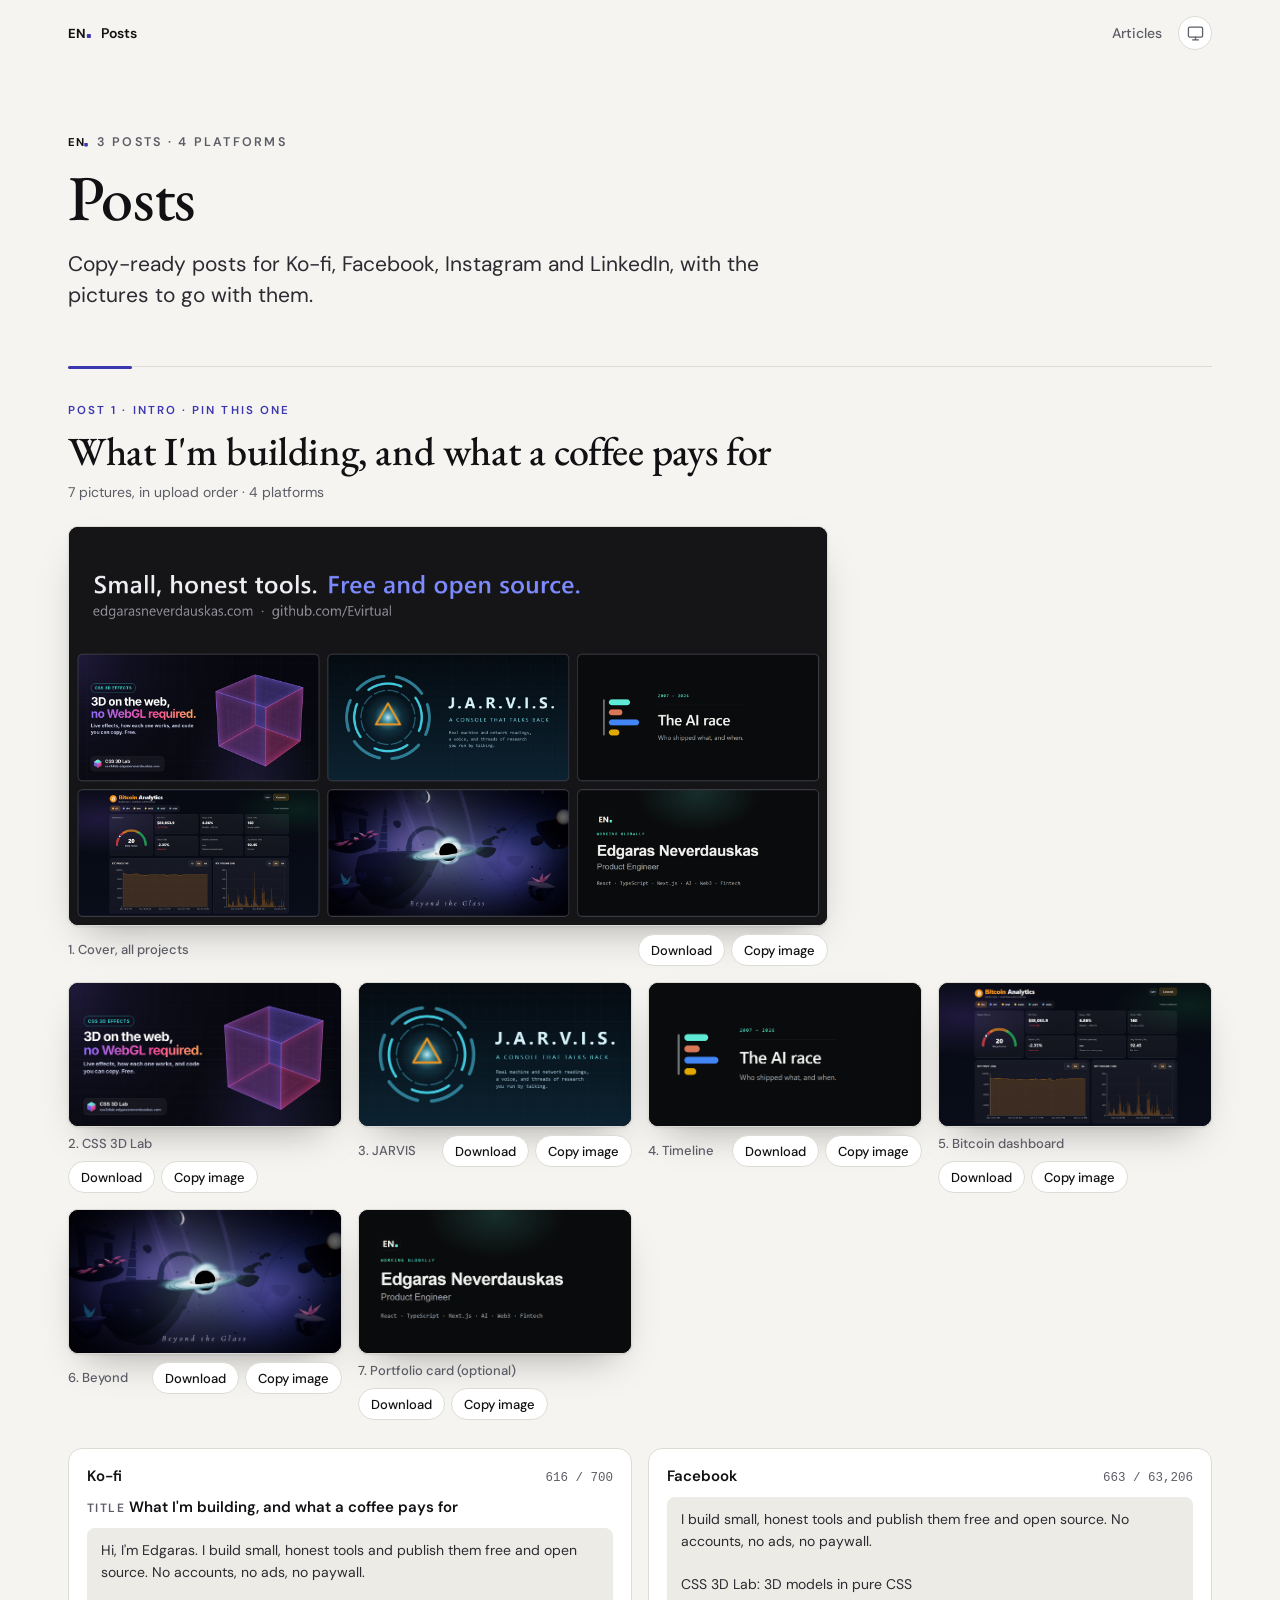
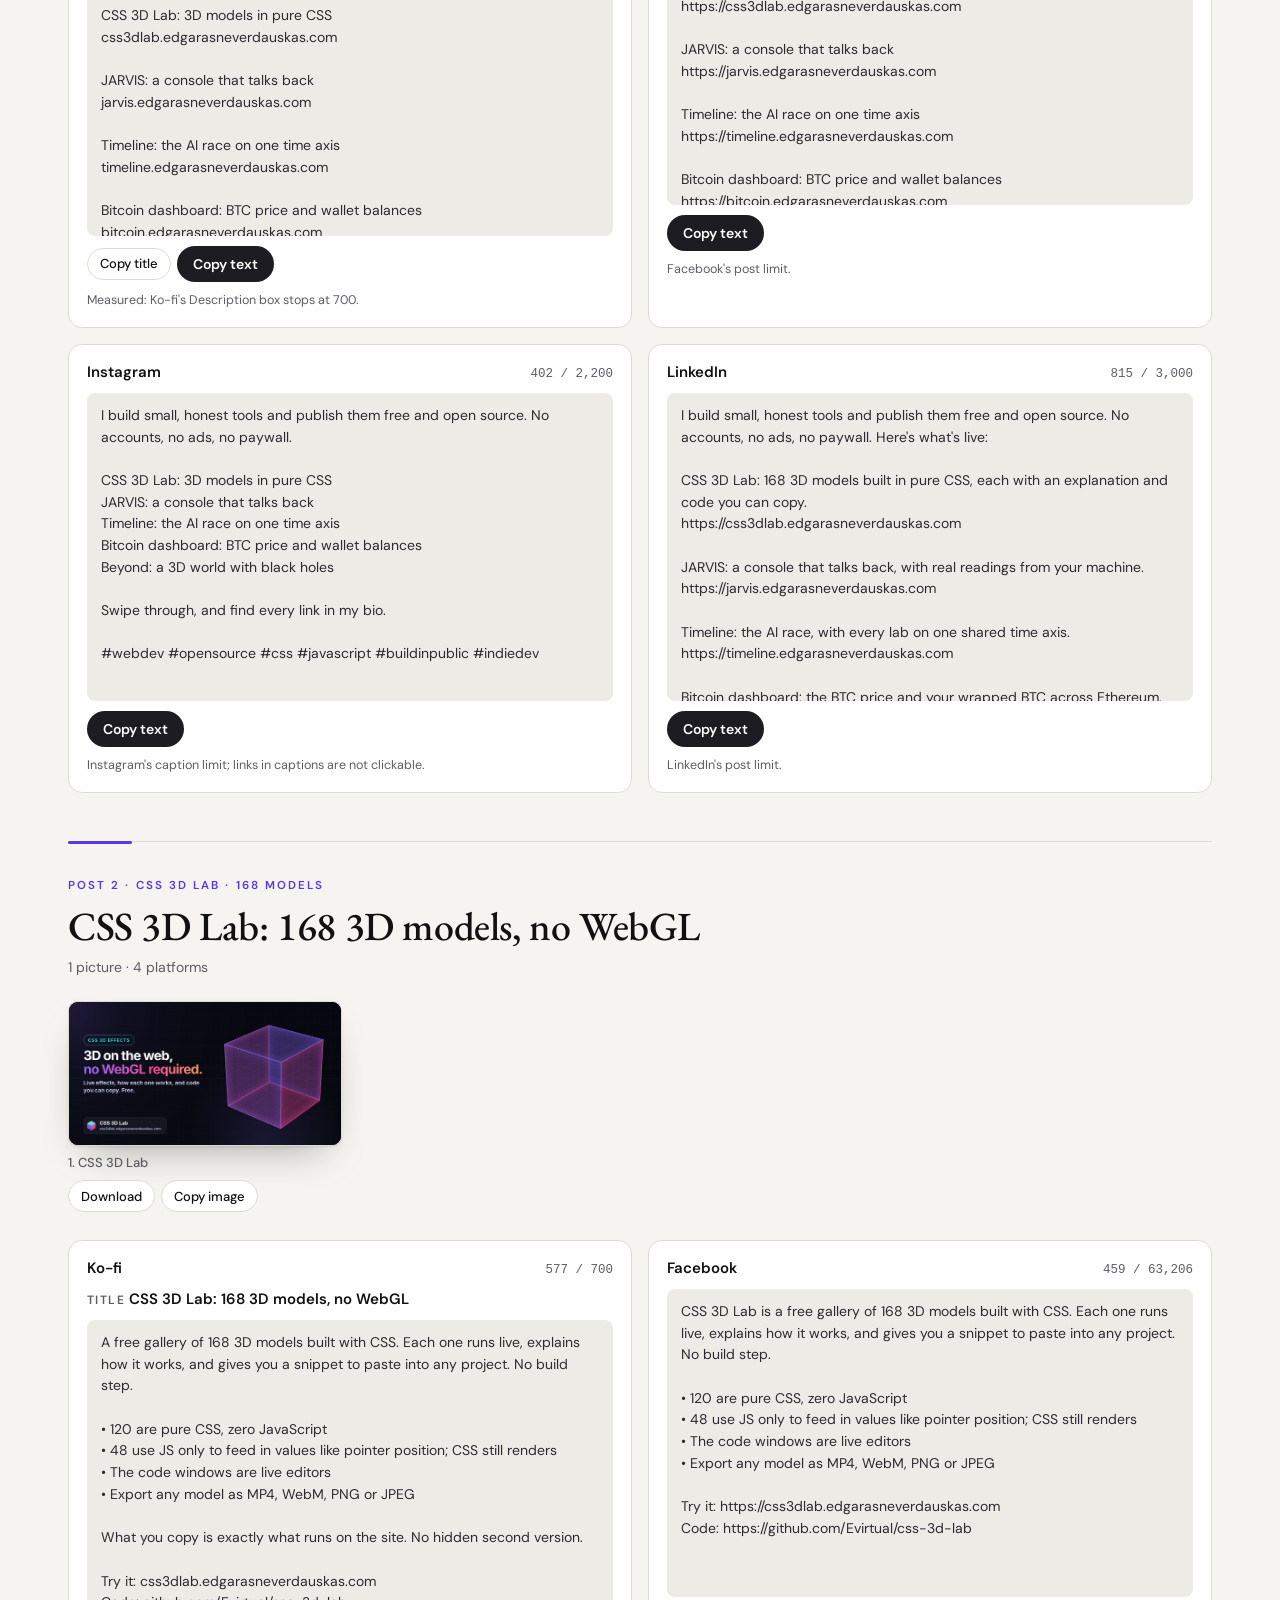
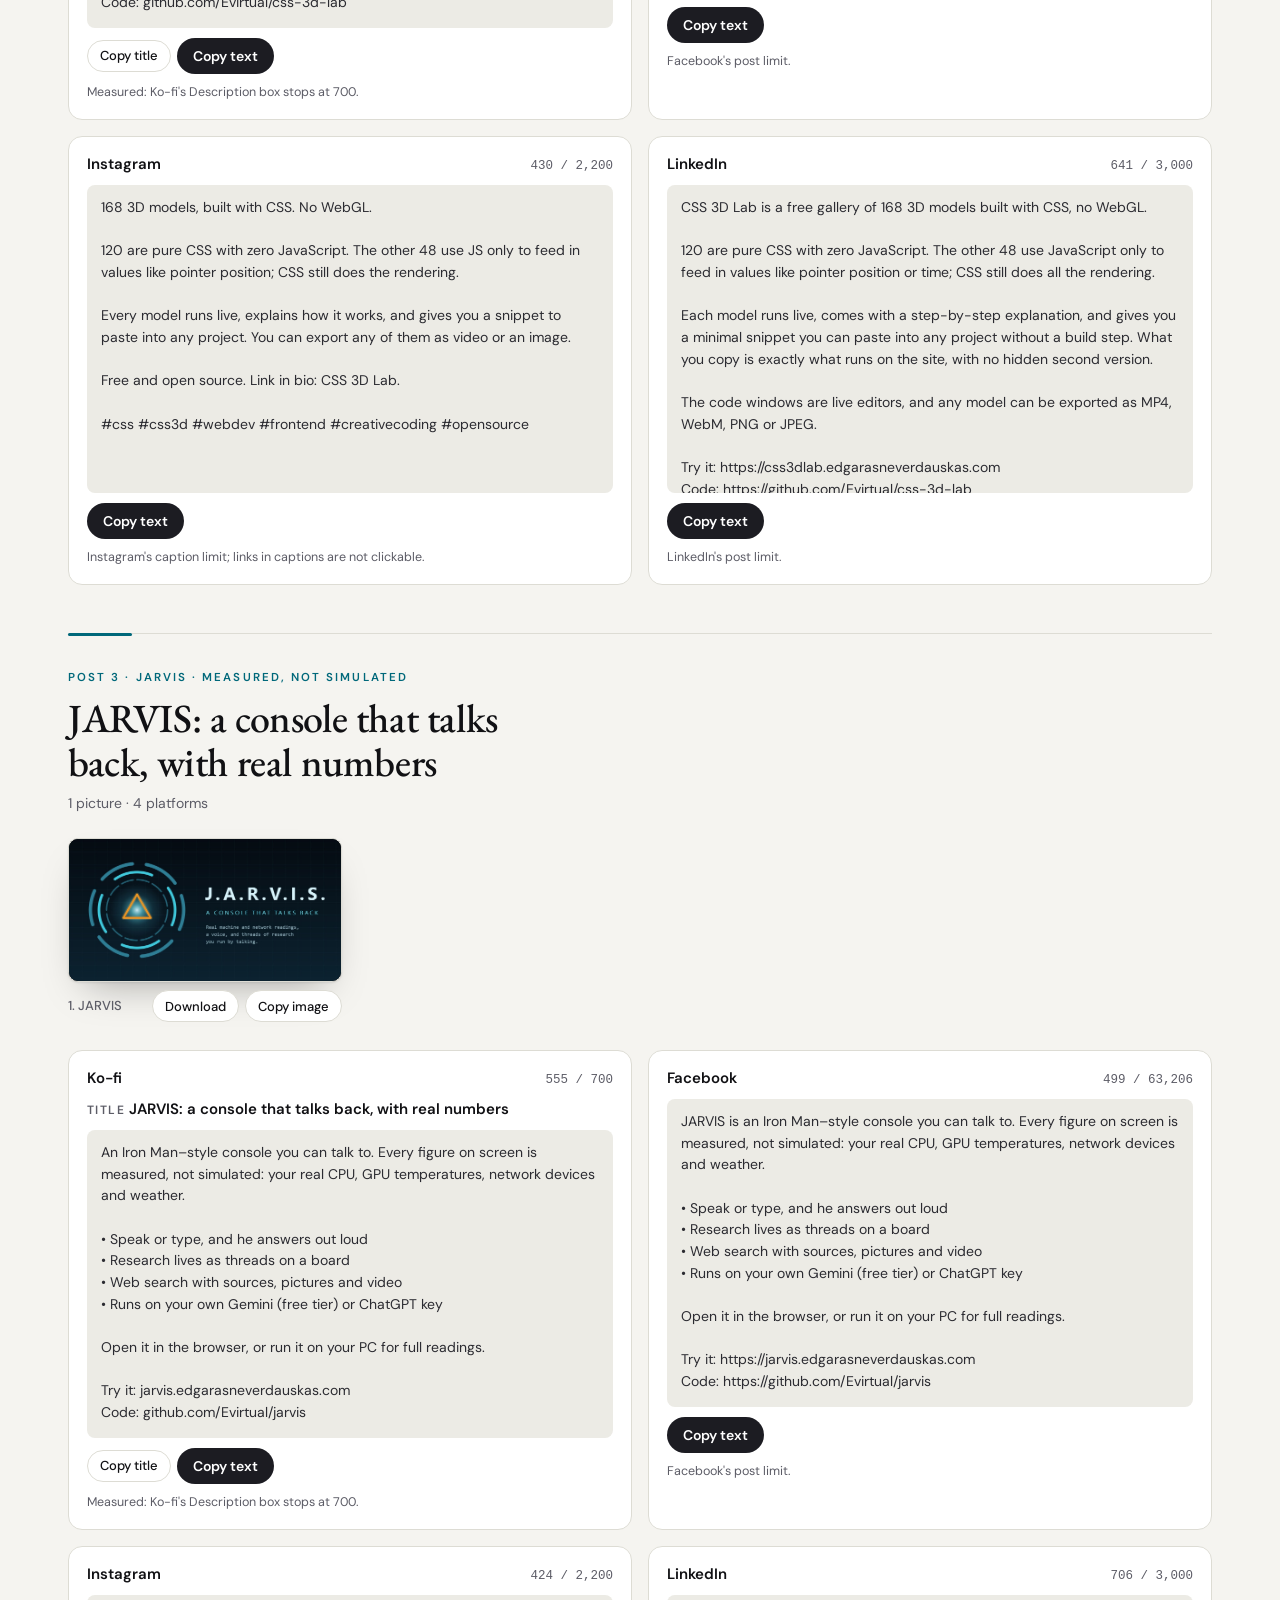
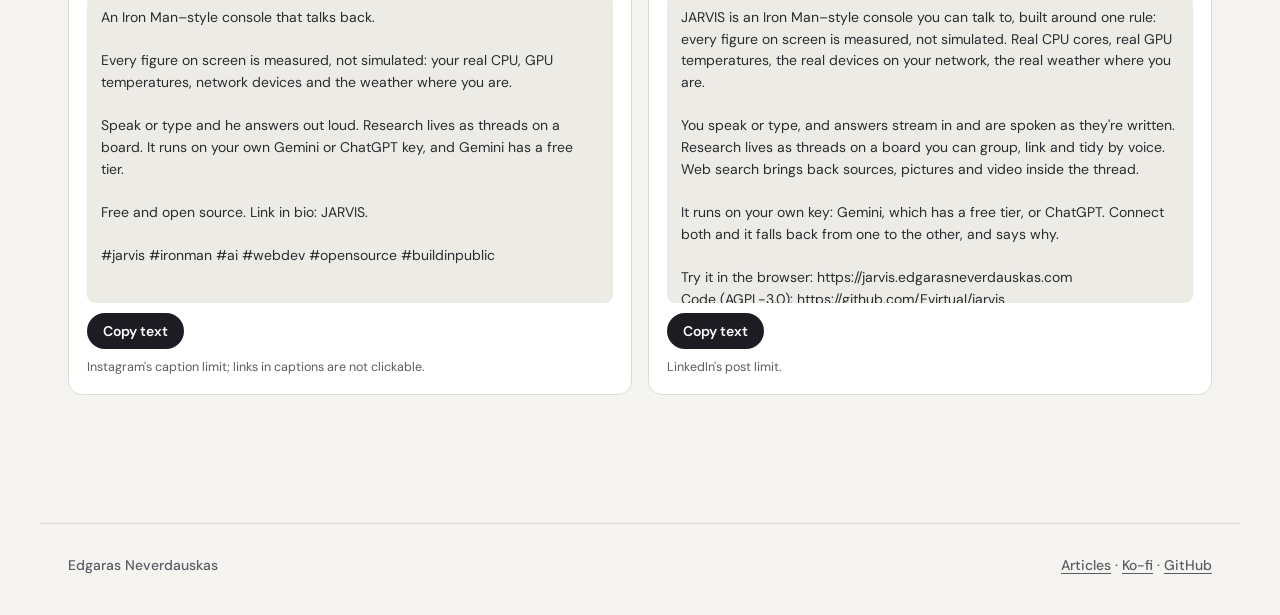
==== index.html @ 42b0532a "Posts: copy-ready posts for Ko-fi, Facebook, Instagram and LinkedIn Three posts (intro, CSS 3D Lab, " ====
<!doctype html>
<html lang="en" data-page="posts">
<head>
<meta charset="utf-8">
<meta name="viewport" content="width=device-width, initial-scale=1">
<title>Posts — Edgaras Neverdauskas</title>
<meta name="description" content="Copy-ready posts for Ko-fi, Facebook, Instagram and LinkedIn, with the pictures to go with them.">
<meta name="robots" content="noindex, nofollow">
<script>try{var t=localStorage.getItem('posts-theme');if(t==='light'||t==='dark')document.documentElement.setAttribute('data-theme',t)}catch(e){}</script>
<link rel="icon" href="images/cover-all-projects.png" type="image/png">
<link rel="stylesheet" href="assets/site.css">
</head>
<body>
<a class="skip" href="#main">Skip to the posts</a>
<header class="site-head">
  <a class="home" href="./"><svg class="mark" viewBox="0 0 38 24" aria-hidden="true" focusable="false"><text x="0" y="19.3" font-family="DM Sans, ui-sans-serif, system-ui, sans-serif" font-weight="700" font-size="21" fill="currentColor">EN</text><rect x="30.1" y="12.8" width="6.5" height="6.5" rx="1.2" fill="var(--accent)"/></svg><span>Posts</span></a>
  <nav class="head-nav" aria-label="Elsewhere">
    <a href="https://articles.edgarasneverdauskas.com/">Articles</a>
    <button type="button" class="theme-switch" hidden aria-label="Colour theme: following the system. Click for light." title="Colour theme: following the system. Click for light.">
      <svg class="ti ti-system" viewBox="0 0 24 24" fill="none" stroke="currentColor" stroke-width="1.8" stroke-linecap="round" stroke-linejoin="round" aria-hidden="true"><rect x="2" y="3" width="20" height="14" rx="2"/><path d="M8 21h8M12 17v4"/></svg>
      <svg class="ti ti-light" viewBox="0 0 24 24" fill="none" stroke="currentColor" stroke-width="1.8" stroke-linecap="round" stroke-linejoin="round" aria-hidden="true"><circle cx="12" cy="12" r="4"/><path d="M12 2v2M12 20v2M4.9 4.9l1.4 1.4M17.7 17.7l1.4 1.4M2 12h2M20 12h2M4.9 19.1l1.4-1.4M17.7 6.3l1.4-1.4"/></svg>
      <svg class="ti ti-dark" viewBox="0 0 24 24" fill="none" stroke="currentColor" stroke-width="1.8" stroke-linecap="round" stroke-linejoin="round" aria-hidden="true"><path d="M21 12.8A9 9 0 1 1 11.2 3a7 7 0 0 0 9.8 9.8Z"/></svg>
    </button>
  </nav>
</header>
<main id="main" class="index">
  <header class="index-head">
    <p class="kicker"><svg class="mark" viewBox="0 0 38 24" aria-hidden="true" focusable="false"><text x="0" y="19.3" font-family="DM Sans, ui-sans-serif, system-ui, sans-serif" font-weight="700" font-size="21" fill="currentColor">EN</text><rect x="30.1" y="12.8" width="6.5" height="6.5" rx="1.2" fill="var(--accent)"/></svg>3 posts · 4 platforms</p>
    <h1>Posts</h1>
    <p class="dek">Copy-ready posts for Ko-fi, Facebook, Instagram and LinkedIn, with the pictures to go with them.</p>
  </header>
  <section class="post" data-accent="index" id="intro" aria-labelledby="intro-h">
      <p class="kicker">Post 1 · Intro · pin this one</p>
      <h2 id="intro-h">What I'm building, and what a coffee pays for</h2>
      <p class="post-meta">7 pictures, in upload order · 4 platforms</p>
      <div class="pics">
      <figure class="pic pic-lead">
        <div class="frame"><img src="images/cover-all-projects.png" alt="Small, honest tools. Free and open source. A grid of six project images: CSS 3D Lab, JARVIS, Timeline, Bitcoin Analytics, Beyond and Edgaras Neverdauskas, Product Engineer." loading="lazy" decoding="async"></div>
        <figcaption>
          <span class="pic-label">1. Cover, all projects</span>
          <span class="chips">
            <a class="chip" href="images/cover-all-projects.png" download>Download</a>
            <button type="button" class="chip" data-copy-image aria-label="Copy image, Cover, all projects">Copy image</button>
          </span>
        </figcaption>
      </figure>
      <figure class="pic">
        <div class="frame"><img src="images/css-3d-lab.jpg" alt="CSS 3D Lab: 3D on the web, no WebGL required." loading="lazy" decoding="async"></div>
        <figcaption>
          <span class="pic-label">2. CSS 3D Lab</span>
          <span class="chips">
            <a class="chip" href="images/css-3d-lab.jpg" download>Download</a>
            <button type="button" class="chip" data-copy-image aria-label="Copy image, CSS 3D Lab">Copy image</button>
          </span>
        </figcaption>
      </figure>
      <figure class="pic">
        <div class="frame"><img src="images/jarvis.jpg" alt="J.A.R.V.I.S., a console that talks back." loading="lazy" decoding="async"></div>
        <figcaption>
          <span class="pic-label">3. JARVIS</span>
          <span class="chips">
            <a class="chip" href="images/jarvis.jpg" download>Download</a>
            <button type="button" class="chip" data-copy-image aria-label="Copy image, JARVIS">Copy image</button>
          </span>
        </figcaption>
      </figure>
      <figure class="pic">
        <div class="frame"><img src="images/timeline.png" alt="The AI race: who shipped what, and when." loading="lazy" decoding="async"></div>
        <figcaption>
          <span class="pic-label">4. Timeline</span>
          <span class="chips">
            <a class="chip" href="images/timeline.png" download>Download</a>
            <button type="button" class="chip" data-copy-image aria-label="Copy image, Timeline">Copy image</button>
          </span>
        </figcaption>
      </figure>
      <figure class="pic">
        <div class="frame"><img src="images/bitcoin.jpg" alt="Bitcoin Analytics dashboard with price, range and volume charts." loading="lazy" decoding="async"></div>
        <figcaption>
          <span class="pic-label">5. Bitcoin dashboard</span>
          <span class="chips">
            <a class="chip" href="images/bitcoin.jpg" download>Download</a>
            <button type="button" class="chip" data-copy-image aria-label="Copy image, Bitcoin dashboard">Copy image</button>
          </span>
        </figcaption>
      </figure>
      <figure class="pic">
        <div class="frame"><img src="images/beyond.jpg" alt="Beyond the Glass: a black hole over floating islands." loading="lazy" decoding="async"></div>
        <figcaption>
          <span class="pic-label">6. Beyond</span>
          <span class="chips">
            <a class="chip" href="images/beyond.jpg" download>Download</a>
            <button type="button" class="chip" data-copy-image aria-label="Copy image, Beyond">Copy image</button>
          </span>
        </figcaption>
      </figure>
      <figure class="pic">
        <div class="frame"><img src="images/intro-portfolio.png" alt="Edgaras Neverdauskas, Product Engineer." loading="lazy" decoding="async"></div>
        <figcaption>
          <span class="pic-label">7. Portfolio card (optional)</span>
          <span class="chips">
            <a class="chip" href="images/intro-portfolio.png" download>Download</a>
            <button type="button" class="chip" data-copy-image aria-label="Copy image, Portfolio card (optional)">Copy image</button>
          </span>
        </figcaption>
      </figure>
      </div>
      <div class="versions">
      <div class="version">
        <div class="version-head">
          <h3>Ko-fi</h3>
          <span class="count" title="Measured: Ko-fi's Description box stops at 700">616 / 700</span>
        </div>
        <p class="v-title"><span class="also-label">Title</span> <span id="intro-kofi-title">What I'm building, and what a coffee pays for</span></p>
        <pre id="intro-kofi">Hi, I'm Edgaras. I build small, honest tools and publish them free and open source. No accounts, no ads, no paywall.

CSS 3D Lab: 3D models in pure CSS
css3dlab.edgarasneverdauskas.com

JARVIS: a console that talks back
jarvis.edgarasneverdauskas.com

Timeline: the AI race on one time axis
timeline.edgarasneverdauskas.com

Bitcoin dashboard: BTC price and wallet balances
bitcoin.edgarasneverdauskas.com

Beyond: a 3D world with black holes
beyond.edgarasneverdauskas.com

Code: github.com/Evirtual

Coffees go to one goal: a year of domain and hosting. Every tool stays free either way. More on each project soon.</pre>
        <div class="chips">
          <button type="button" class="chip" data-copy="intro-kofi-title" aria-label="Copy Ko-fi title">Copy title</button>
          <button type="button" class="btn" data-copy="intro-kofi" aria-label="Copy Ko-fi text">Copy text</button>
        </div>
        <p class="note">Measured: Ko-fi's Description box stops at 700.</p>
      </div>
      <div class="version">
        <div class="version-head">
          <h3>Facebook</h3>
          <span class="count" title="Facebook's post limit">663 / 63,206</span>
        </div>
        
        <pre id="intro-facebook">I build small, honest tools and publish them free and open source. No accounts, no ads, no paywall.

CSS 3D Lab: 3D models in pure CSS
https://css3dlab.edgarasneverdauskas.com

JARVIS: a console that talks back
https://jarvis.edgarasneverdauskas.com

Timeline: the AI race on one time axis
https://timeline.edgarasneverdauskas.com

Bitcoin dashboard: BTC price and wallet balances
https://bitcoin.edgarasneverdauskas.com

Beyond: a 3D world with black holes
https://beyond.edgarasneverdauskas.com

All the code is on GitHub: https://github.com/Evirtual

If one of them helps you, a coffee keeps the domains and hosting going: https://ko-fi.com/edgarasneverdauskas</pre>
        <div class="chips">
          
          <button type="button" class="btn" data-copy="intro-facebook" aria-label="Copy Facebook text">Copy text</button>
        </div>
        <p class="note">Facebook's post limit.</p>
      </div>
      <div class="version">
        <div class="version-head">
          <h3>Instagram</h3>
          <span class="count" title="Instagram's caption limit; links in captions are not clickable">402 / 2,200</span>
        </div>
        
        <pre id="intro-instagram">I build small, honest tools and publish them free and open source. No accounts, no ads, no paywall.

CSS 3D Lab: 3D models in pure CSS
JARVIS: a console that talks back
Timeline: the AI race on one time axis
Bitcoin dashboard: BTC price and wallet balances
Beyond: a 3D world with black holes

Swipe through, and find every link in my bio.

#webdev #opensource #css #javascript #buildinpublic #indiedev</pre>
        <div class="chips">
          
          <button type="button" class="btn" data-copy="intro-instagram" aria-label="Copy Instagram text">Copy text</button>
        </div>
        <p class="note">Instagram's caption limit; links in captions are not clickable.</p>
      </div>
      <div class="version">
        <div class="version-head">
          <h3>LinkedIn</h3>
          <span class="count" title="LinkedIn's post limit">815 / 3,000</span>
        </div>
        
        <pre id="intro-linkedin">I build small, honest tools and publish them free and open source. No accounts, no ads, no paywall. Here's what's live:

CSS 3D Lab: 168 3D models built in pure CSS, each with an explanation and code you can copy.
https://css3dlab.edgarasneverdauskas.com

JARVIS: a console that talks back, with real readings from your machine.
https://jarvis.edgarasneverdauskas.com

Timeline: the AI race, with every lab on one shared time axis.
https://timeline.edgarasneverdauskas.com

Bitcoin dashboard: the BTC price and your wrapped BTC across Ethereum, Base and BSC.
https://bitcoin.edgarasneverdauskas.com

Beyond: a floating 3D world with black holes.
https://beyond.edgarasneverdauskas.com

All the code is on GitHub: https://github.com/Evirtual

If one of these is useful to you or your team, I'd like to hear about it.</pre>
        <div class="chips">
          
          <button type="button" class="btn" data-copy="intro-linkedin" aria-label="Copy LinkedIn text">Copy text</button>
        </div>
        <p class="note">LinkedIn's post limit.</p>
      </div>
      </div>
    </section>
  <section class="post" data-accent="css-3d-lab" id="css-3d-lab" aria-labelledby="css-3d-lab-h">
      <p class="kicker">Post 2 · CSS 3D Lab · 168 models</p>
      <h2 id="css-3d-lab-h">CSS 3D Lab: 168 3D models, no WebGL</h2>
      <p class="post-meta">1 picture · 4 platforms</p>
      <div class="pics">
      <figure class="pic">
        <div class="frame"><img src="images/css-3d-lab.jpg" alt="CSS 3D Lab: 3D on the web, no WebGL required." loading="lazy" decoding="async"></div>
        <figcaption>
          <span class="pic-label">1. CSS 3D Lab</span>
          <span class="chips">
            <a class="chip" href="images/css-3d-lab.jpg" download>Download</a>
            <button type="button" class="chip" data-copy-image aria-label="Copy image, CSS 3D Lab">Copy image</button>
          </span>
        </figcaption>
      </figure>
      </div>
      <div class="versions">
      <div class="version">
        <div class="version-head">
          <h3>Ko-fi</h3>
          <span class="count" title="Measured: Ko-fi's Description box stops at 700">577 / 700</span>
        </div>
        <p class="v-title"><span class="also-label">Title</span> <span id="css-3d-lab-kofi-title">CSS 3D Lab: 168 3D models, no WebGL</span></p>
        <pre id="css-3d-lab-kofi">A free gallery of 168 3D models built with CSS. Each one runs live, explains how it works, and gives you a snippet to paste into any project. No build step.

• 120 are pure CSS, zero JavaScript
• 48 use JS only to feed in values like pointer position; CSS still renders
• The code windows are live editors
• Export any model as MP4, WebM, PNG or JPEG

What you copy is exactly what runs on the site. No hidden second version.

Try it: css3dlab.edgarasneverdauskas.com
Code: github.com/Evirtual/css-3d-lab

If it saved you a fight with preserve-3d, a coffee keeps the domain up.</pre>
        <div class="chips">
          <button type="button" class="chip" data-copy="css-3d-lab-kofi-title" aria-label="Copy Ko-fi title">Copy title</button>
          <button type="button" class="btn" data-copy="css-3d-lab-kofi" aria-label="Copy Ko-fi text">Copy text</button>
        </div>
        <p class="note">Measured: Ko-fi's Description box stops at 700.</p>
      </div>
      <div class="version">
        <div class="version-head">
          <h3>Facebook</h3>
          <span class="count" title="Facebook's post limit">459 / 63,206</span>
        </div>
        
        <pre id="css-3d-lab-facebook">CSS 3D Lab is a free gallery of 168 3D models built with CSS. Each one runs live, explains how it works, and gives you a snippet to paste into any project. No build step.

• 120 are pure CSS, zero JavaScript
• 48 use JS only to feed in values like pointer position; CSS still renders
• The code windows are live editors
• Export any model as MP4, WebM, PNG or JPEG

Try it: https://css3dlab.edgarasneverdauskas.com
Code: https://github.com/Evirtual/css-3d-lab</pre>
        <div class="chips">
          
          <button type="button" class="btn" data-copy="css-3d-lab-facebook" aria-label="Copy Facebook text">Copy text</button>
        </div>
        <p class="note">Facebook's post limit.</p>
      </div>
      <div class="version">
        <div class="version-head">
          <h3>Instagram</h3>
          <span class="count" title="Instagram's caption limit; links in captions are not clickable">430 / 2,200</span>
        </div>
        
        <pre id="css-3d-lab-instagram">168 3D models, built with CSS. No WebGL.

120 are pure CSS with zero JavaScript. The other 48 use JS only to feed in values like pointer position; CSS still does the rendering.

Every model runs live, explains how it works, and gives you a snippet to paste into any project. You can export any of them as video or an image.

Free and open source. Link in bio: CSS 3D Lab.

#css #css3d #webdev #frontend #creativecoding #opensource</pre>
        <div class="chips">
          
          <button type="button" class="btn" data-copy="css-3d-lab-instagram" aria-label="Copy Instagram text">Copy text</button>
        </div>
        <p class="note">Instagram's caption limit; links in captions are not clickable.</p>
      </div>
      <div class="version">
        <div class="version-head">
          <h3>LinkedIn</h3>
          <span class="count" title="LinkedIn's post limit">641 / 3,000</span>
        </div>
        
        <pre id="css-3d-lab-linkedin">CSS 3D Lab is a free gallery of 168 3D models built with CSS, no WebGL.

120 are pure CSS with zero JavaScript. The other 48 use JavaScript only to feed in values like pointer position or time; CSS still does all the rendering.

Each model runs live, comes with a step-by-step explanation, and gives you a minimal snippet you can paste into any project without a build step. What you copy is exactly what runs on the site, with no hidden second version.

The code windows are live editors, and any model can be exported as MP4, WebM, PNG or JPEG.

Try it: https://css3dlab.edgarasneverdauskas.com
Code: https://github.com/Evirtual/css-3d-lab</pre>
        <div class="chips">
          
          <button type="button" class="btn" data-copy="css-3d-lab-linkedin" aria-label="Copy LinkedIn text">Copy text</button>
        </div>
        <p class="note">LinkedIn's post limit.</p>
      </div>
      </div>
    </section>
  <section class="post" data-accent="jarvis" id="jarvis" aria-labelledby="jarvis-h">
      <p class="kicker">Post 3 · JARVIS · measured, not simulated</p>
      <h2 id="jarvis-h">JARVIS: a console that talks back, with real numbers</h2>
      <p class="post-meta">1 picture · 4 platforms</p>
      <div class="pics">
      <figure class="pic">
        <div class="frame"><img src="images/jarvis.jpg" alt="J.A.R.V.I.S., a console that talks back." loading="lazy" decoding="async"></div>
        <figcaption>
          <span class="pic-label">1. JARVIS</span>
          <span class="chips">
            <a class="chip" href="images/jarvis.jpg" download>Download</a>
            <button type="button" class="chip" data-copy-image aria-label="Copy image, JARVIS">Copy image</button>
          </span>
        </figcaption>
      </figure>
      </div>
      <div class="versions">
      <div class="version">
        <div class="version-head">
          <h3>Ko-fi</h3>
          <span class="count" title="Measured: Ko-fi's Description box stops at 700">555 / 700</span>
        </div>
        <p class="v-title"><span class="also-label">Title</span> <span id="jarvis-kofi-title">JARVIS: a console that talks back, with real numbers</span></p>
        <pre id="jarvis-kofi">An Iron Man–style console you can talk to. Every figure on screen is measured, not simulated: your real CPU, GPU temperatures, network devices and weather.

• Speak or type, and he answers out loud
• Research lives as threads on a board
• Web search with sources, pictures and video
• Runs on your own Gemini (free tier) or ChatGPT key

Open it in the browser, or run it on your PC for full readings.

Try it: jarvis.edgarasneverdauskas.com
Code: github.com/Evirtual/jarvis

Your key pays for your answers. A coffee covers my part: the domain and hosting.</pre>
        <div class="chips">
          <button type="button" class="chip" data-copy="jarvis-kofi-title" aria-label="Copy Ko-fi title">Copy title</button>
          <button type="button" class="btn" data-copy="jarvis-kofi" aria-label="Copy Ko-fi text">Copy text</button>
        </div>
        <p class="note">Measured: Ko-fi's Description box stops at 700.</p>
      </div>
      <div class="version">
        <div class="version-head">
          <h3>Facebook</h3>
          <span class="count" title="Facebook's post limit">499 / 63,206</span>
        </div>
        
        <pre id="jarvis-facebook">JARVIS is an Iron Man–style console you can talk to. Every figure on screen is measured, not simulated: your real CPU, GPU temperatures, network devices and weather.

• Speak or type, and he answers out loud
• Research lives as threads on a board
• Web search with sources, pictures and video
• Runs on your own Gemini (free tier) or ChatGPT key

Open it in the browser, or run it on your PC for full readings.

Try it: https://jarvis.edgarasneverdauskas.com
Code: https://github.com/Evirtual/jarvis</pre>
        <div class="chips">
          
          <button type="button" class="btn" data-copy="jarvis-facebook" aria-label="Copy Facebook text">Copy text</button>
        </div>
        <p class="note">Facebook's post limit.</p>
      </div>
      <div class="version">
        <div class="version-head">
          <h3>Instagram</h3>
          <span class="count" title="Instagram's caption limit; links in captions are not clickable">424 / 2,200</span>
        </div>
        
        <pre id="jarvis-instagram">An Iron Man–style console that talks back.

Every figure on screen is measured, not simulated: your real CPU, GPU temperatures, network devices and the weather where you are.

Speak or type and he answers out loud. Research lives as threads on a board. It runs on your own Gemini or ChatGPT key, and Gemini has a free tier.

Free and open source. Link in bio: JARVIS.

#jarvis #ironman #ai #webdev #opensource #buildinpublic</pre>
        <div class="chips">
          
          <button type="button" class="btn" data-copy="jarvis-instagram" aria-label="Copy Instagram text">Copy text</button>
        </div>
        <p class="note">Instagram's caption limit; links in captions are not clickable.</p>
      </div>
      <div class="version">
        <div class="version-head">
          <h3>LinkedIn</h3>
          <span class="count" title="LinkedIn's post limit">706 / 3,000</span>
        </div>
        
        <pre id="jarvis-linkedin">JARVIS is an Iron Man–style console you can talk to, built around one rule: every figure on screen is measured, not simulated. Real CPU cores, real GPU temperatures, the real devices on your network, the real weather where you are.

You speak or type, and answers stream in and are spoken as they're written. Research lives as threads on a board you can group, link and tidy by voice. Web search brings back sources, pictures and video inside the thread.

It runs on your own key: Gemini, which has a free tier, or ChatGPT. Connect both and it falls back from one to the other, and says why.

Try it in the browser: https://jarvis.edgarasneverdauskas.com
Code (AGPL-3.0): https://github.com/Evirtual/jarvis</pre>
        <div class="chips">
          
          <button type="button" class="btn" data-copy="jarvis-linkedin" aria-label="Copy LinkedIn text">Copy text</button>
        </div>
        <p class="note">LinkedIn's post limit.</p>
      </div>
      </div>
    </section>
</main>
<footer class="site-foot">
  <span>Edgaras Neverdauskas</span>
  <span><a href="https://articles.edgarasneverdauskas.com/">Articles</a> · <a href="https://ko-fi.com/edgarasneverdauskas">Ko-fi</a> · <a href="https://github.com/Evirtual">GitHub</a></span>
</footer>
<div class="toast" id="toast" role="status" aria-live="polite"></div>
<script src="assets/site.js"></script>
</body>
</html>
---- assets/site.css ----
/* Posts. Tokens, type and the header, theme switch, kicker, chips and toast follow
   articles.edgarasneverdauskas.com (its "index" page), so the two sites read as one. */

@font-face { font-family: 'DM Sans'; font-style: normal; font-weight: 100 1000; font-display: swap; src: url(fonts/dm-sans-latin.woff2) format('woff2'); }
@font-face { font-family: 'EB Garamond'; font-style: normal; font-weight: 400 800; font-display: swap; src: url(fonts/eb-garamond-latin.woff2) format('woff2'); }
@font-face { font-family: 'EB Garamond'; font-style: italic; font-weight: 400 800; font-display: swap; src: url(fonts/eb-garamond-latin-italic.woff2) format('woff2'); }

:root {
  color-scheme: light;
  --bg: #f5f4f0; --surface: #ffffff; --surface2: #ecebe5; --text: #2b2b31; --strong: #111114; --muted: #5c5c66;
  --line: #dddcd4; --link: #3b37b0; --accent: #3b37b0; --accent2: #5c5c66; --btn-bg: #1c1c22; --btn-text: #ffffff;
  --focus: #3b37b0; --frame: #0c0d11;
  --acc-jarvis: #00687a; --acc-css: #5b36e8;
  --gutter: 16px;
  --page: 1200px;
  --f-ui: 'DM Sans', system-ui, 'Segoe UI', sans-serif;
  --f-display: 'EB Garamond', Georgia, 'Times New Roman', serif;
  --f-mono: ui-monospace, 'Cascadia Code', Consolas, monospace;
  --radius: 14px;
}
@media (prefers-color-scheme: dark) {
  :root:not([data-theme="light"]) {
    color-scheme: dark;
    --bg: #0e0f13; --surface: #16171d; --surface2: #1f2129; --text: #c9cad3; --strong: #f1f1f5; --muted: #9a9ca9;
    --line: #2a2c35; --link: #aeabff; --accent: #aeabff; --accent2: #9a9ca9; --btn-bg: #ecebf5; --btn-text: #111114;
    --focus: #aeabff; --frame: #000000;
    --acc-jarvis: #6ff0ff; --acc-css: #a58eff;
  }
}
:root[data-theme="dark"] {
  color-scheme: dark;
  --bg: #0e0f13; --surface: #16171d; --surface2: #1f2129; --text: #c9cad3; --strong: #f1f1f5; --muted: #9a9ca9;
  --line: #2a2c35; --link: #aeabff; --accent: #aeabff; --accent2: #9a9ca9; --btn-bg: #ecebf5; --btn-text: #111114;
  --focus: #aeabff; --frame: #000000;
  --acc-jarvis: #6ff0ff; --acc-css: #a58eff;
}
@media (min-width: 700px) { :root { --gutter: 28px; } }

*, *::before, *::after { box-sizing: border-box; }
html { -webkit-text-size-adjust: 100%; text-size-adjust: 100%; }
body {
  margin: 0; background: var(--bg); color: var(--text);
  font: 400 17px / 1.6 var(--f-ui);
  -webkit-font-smoothing: antialiased; overflow-wrap: break-word;
}
img { max-width: 100%; height: auto; display: block; }
a { color: var(--link); text-decoration-thickness: 1px; text-underline-offset: 0.2em; }
a:hover { text-decoration-thickness: 2px; }
:focus-visible { outline: 2px solid var(--focus); outline-offset: 3px; border-radius: 2px; }
.skip { position: absolute; left: -9999px; top: 8px; z-index: 20; padding: 10px 14px; background: var(--surface); color: var(--strong); font: 600 14px/1 var(--f-ui); border: 1px solid var(--line); border-radius: 8px; }
.skip:focus { left: var(--gutter); }

/* --- header and footer ----------------------------------------------------------------------- */
.site-head, .site-foot {
  max-width: var(--page); margin: 0 auto; padding: 16px var(--gutter);
  display: flex; align-items: center; justify-content: space-between; gap: 12px;
  font: 500 14px/1.3 var(--f-ui);
}
.site-head .home { display: inline-flex; align-items: center; gap: 9px; color: var(--strong); text-decoration: none; font-weight: 600; }
.site-head .home:hover { text-decoration: underline; }
.head-nav { display: flex; align-items: center; gap: 16px; }
.head-nav a { color: var(--muted); text-decoration: none; }
.head-nav a:hover { color: var(--strong); text-decoration: underline; }
.mark { flex: none; width: auto; height: 15px; color: var(--strong); }
.site-foot { padding-block: 32px 40px; color: var(--muted); border-top: 1px solid var(--line); flex-wrap: wrap; }
.site-foot a { color: var(--muted); }

.theme-switch {
  display: inline-grid; place-items: center; width: 34px; height: 34px; padding: 0;
  border: 1px solid var(--line); border-radius: 999px; background: var(--surface);
  color: var(--muted); cursor: pointer;
}
.theme-switch[hidden] { display: none; }
.theme-switch:hover { color: var(--strong); border-color: var(--muted); }
.theme-switch .ti { grid-area: 1 / 1; width: 17px; height: 17px; }
.theme-switch .ti-light, .theme-switch .ti-dark { display: none; }
.theme-switch[data-mode="light"] .ti-system, .theme-switch[data-mode="dark"] .ti-system { display: none; }
.theme-switch[data-mode="light"] .ti-light, .theme-switch[data-mode="dark"] .ti-dark { display: block; }

/* --- the index head, as on Articles ----------------------------------------------------------- */
.index { max-width: var(--page); margin: 0 auto; padding: 8px var(--gutter) 80px; }
.index-head { max-width: 62ch; margin: clamp(16px, 5vw, 56px) 0 clamp(28px, 5vw, 56px); }
.index-head h1 { margin: 0; color: var(--strong); font: 500 clamp(36px, 6vw, 64px) / 1.04 var(--f-display); letter-spacing: -0.01em; }
.index-head .kicker { display: inline-flex; align-items: center; gap: 8px; color: var(--accent2); }
.index-head .kicker .mark { height: 13px; }
.kicker { margin: 0 0 14px; font: 600 12.5px/1.35 var(--f-ui); letter-spacing: 0.18em; text-transform: uppercase; color: var(--accent2); }
.dek { margin: 18px 0 0; font-size: clamp(18px, 2vw, 21px); line-height: 1.45; color: var(--text); text-wrap: pretty; }
.also-label { color: var(--muted); font-size: 12px; letter-spacing: 0.12em; text-transform: uppercase; }

/* --- a post: a section, not a card -- a thin accent rule, then pictures and the four versions --- */
.post { --post-accent: var(--accent); padding: 36px 0 48px; border-top: 1px solid var(--line); position: relative; }
.post::before { content: ""; position: absolute; top: -1px; left: 0; width: 64px; height: 3px; border-radius: 3px; background: var(--post-accent); }
.post[data-accent="css-3d-lab"] { --post-accent: var(--acc-css); }
.post[data-accent="jarvis"] { --post-accent: var(--acc-jarvis); }
.post .kicker { color: var(--post-accent); font-size: 11.5px; margin-bottom: 10px; }
.post h2 { margin: 0; max-width: 40ch; color: var(--strong); font: 500 clamp(28px, 3.4vw, 40px) / 1.1 var(--f-display); letter-spacing: -0.01em; text-wrap: balance; }
.post-meta { margin: 10px 0 24px; font: 400 14px/1.4 var(--f-ui); color: var(--muted); }

.pics { display: grid; gap: 16px; grid-template-columns: repeat(auto-fill, minmax(220px, 1fr)); margin-bottom: 28px; }
.pic { margin: 0; min-width: 0; }
.pic-lead { grid-column: 1 / -1; max-width: 760px; }
.frame { border-radius: 10px; overflow: hidden; background: var(--frame); border: 1px solid var(--line); box-shadow: 0 1px 2px rgb(0 0 0 / 8%), 0 18px 40px -18px rgb(0 0 0 / 35%); }
.pic figcaption { display: flex; flex-wrap: wrap; align-items: center; justify-content: space-between; gap: 8px; margin-top: 8px; font: 500 13px/1.4 var(--f-ui); color: var(--muted); }
.chips { display: inline-flex; flex-wrap: wrap; gap: 6px; align-items: center; }

.versions { display: grid; gap: 16px; }
@media (min-width: 900px) { .versions { grid-template-columns: repeat(2, minmax(0, 1fr)); } }
.version { min-width: 0; display: flex; flex-direction: column; gap: 10px; padding: 18px; background: var(--surface); border: 1px solid var(--line); border-radius: var(--radius); }
.version-head { display: flex; align-items: baseline; justify-content: space-between; gap: 12px; }
.version h3 { margin: 0; font: 600 15px/1.3 var(--f-ui); color: var(--strong); }
.count { font: 500 12.5px/1.3 var(--f-mono); color: var(--muted); white-space: nowrap; }
.v-title { margin: 0; font: 600 15px/1.4 var(--f-ui); color: var(--strong); }
.version pre {
  margin: 0; flex: 1; max-height: 22em; overflow: auto; white-space: pre-wrap; overflow-wrap: anywhere;
  font: 400 14px/1.55 var(--f-ui); color: var(--text); background: var(--surface2); padding: 12px 14px; border-radius: 8px;
}
.note { margin: 0; font: 400 12.5px/1.4 var(--f-ui); color: var(--muted); }

/* --- buttons, as on Articles ------------------------------------------------------------------ */
.chip {
  display: inline-flex; align-items: center; min-height: 32px; padding: 6px 12px; border-radius: 999px;
  border: 1px solid var(--line); background: var(--surface); color: var(--strong);
  font: 500 13px/1 var(--f-ui); text-decoration: none; cursor: pointer;
}
.chip:hover { border-color: var(--muted); }
.btn {
  display: inline-flex; align-items: center; min-height: 36px; padding: 8px 16px; border-radius: 999px;
  border: 0; background: var(--btn-bg); color: var(--btn-text); font: 600 14px/1 var(--f-ui); cursor: pointer;
}
.chip.is-done, .btn.is-done { outline: 2px solid var(--focus); outline-offset: 2px; }

.toast {
  position: fixed; left: 50%; bottom: 20px; z-index: 30; transform: translate(-50%, 8px);
  width: max-content; max-width: calc(100vw - 32px); padding: 12px 16px; border-radius: 10px;
  font: 500 14px/1.45 var(--f-ui); color: var(--bg); background: var(--strong);
  box-shadow: 0 12px 30px rgb(0 0 0 / 30%); opacity: 0; pointer-events: none;
  transition: opacity 0.18s ease, transform 0.18s ease;
}
.toast.show { opacity: 1; transform: translate(-50%, 0); }
.toast.bad { outline: 3px solid var(--accent2); }
@media (prefers-reduced-motion: reduce) { .toast { transition: none; } }
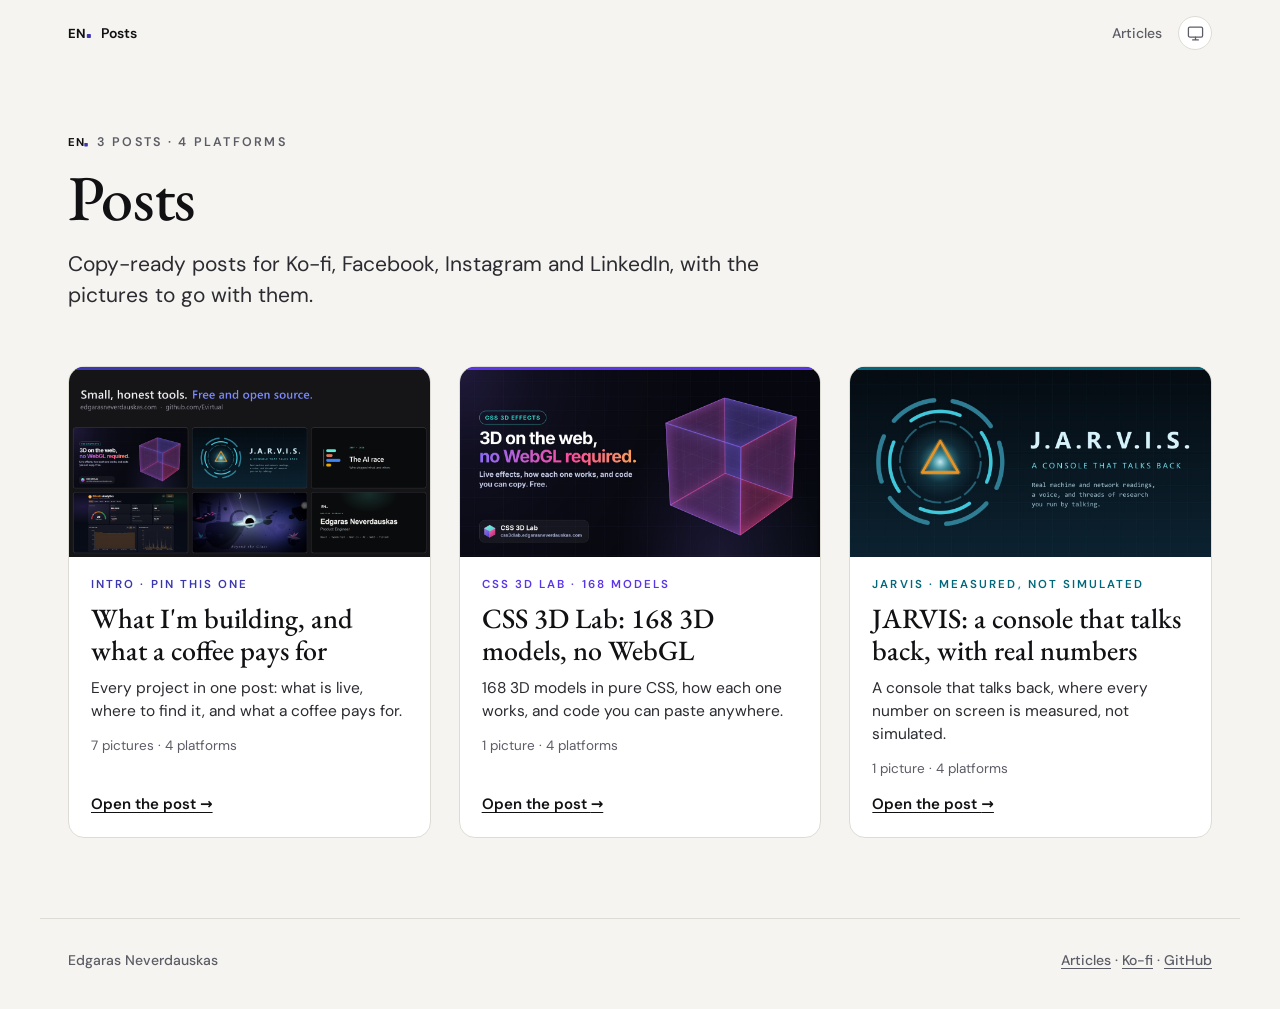
==== commit adc3fa13: "Cards on the home page, and a page for each post The home page is now a card per post, as on Article" ====
--- a/index.html
+++ b/index.html
@@ -7,11 +7,11 @@
 <meta name="description" content="Copy-ready posts for Ko-fi, Facebook, Instagram and LinkedIn, with the pictures to go with them.">
 <meta name="robots" content="noindex, nofollow">
 <script>try{var t=localStorage.getItem('posts-theme');if(t==='light'||t==='dark')document.documentElement.setAttribute('data-theme',t)}catch(e){}</script>
-<link rel="icon" href="images/cover-all-projects.png" type="image/png">
-<link rel="stylesheet" href="assets/site.css">
+<link rel="icon" href="./images/cover-all-projects.png" type="image/png">
+<link rel="stylesheet" href="./assets/site.css">
 </head>
 <body>
-<a class="skip" href="#main">Skip to the posts</a>
+<a class="skip" href="#main">Skip to the content</a>
 <header class="site-head">
   <a class="home" href="./"><svg class="mark" viewBox="0 0 38 24" aria-hidden="true" focusable="false"><text x="0" y="19.3" font-family="DM Sans, ui-sans-serif, system-ui, sans-serif" font-weight="700" font-size="21" fill="currentColor">EN</text><rect x="30.1" y="12.8" width="6.5" height="6.5" rx="1.2" fill="var(--accent)"/></svg><span>Posts</span></a>
   <nav class="head-nav" aria-label="Elsewhere">
@@ -29,426 +29,44 @@
     <h1>Posts</h1>
     <p class="dek">Copy-ready posts for Ko-fi, Facebook, Instagram and LinkedIn, with the pictures to go with them.</p>
   </header>
-  <section class="post" data-accent="index" id="intro" aria-labelledby="intro-h">
-      <p class="kicker">Post 1 · Intro · pin this one</p>
-      <h2 id="intro-h">What I'm building, and what a coffee pays for</h2>
-      <p class="post-meta">7 pictures, in upload order · 4 platforms</p>
-      <div class="pics">
-      <figure class="pic pic-lead">
-        <div class="frame"><img src="images/cover-all-projects.png" alt="Small, honest tools. Free and open source. A grid of six project images: CSS 3D Lab, JARVIS, Timeline, Bitcoin Analytics, Beyond and Edgaras Neverdauskas, Product Engineer." loading="lazy" decoding="async"></div>
-        <figcaption>
-          <span class="pic-label">1. Cover, all projects</span>
-          <span class="chips">
-            <a class="chip" href="images/cover-all-projects.png" download>Download</a>
-            <button type="button" class="chip" data-copy-image aria-label="Copy image, Cover, all projects">Copy image</button>
-          </span>
-        </figcaption>
-      </figure>
-      <figure class="pic">
-        <div class="frame"><img src="images/css-3d-lab.jpg" alt="CSS 3D Lab: 3D on the web, no WebGL required." loading="lazy" decoding="async"></div>
-        <figcaption>
-          <span class="pic-label">2. CSS 3D Lab</span>
-          <span class="chips">
-            <a class="chip" href="images/css-3d-lab.jpg" download>Download</a>
-            <button type="button" class="chip" data-copy-image aria-label="Copy image, CSS 3D Lab">Copy image</button>
-          </span>
-        </figcaption>
-      </figure>
-      <figure class="pic">
-        <div class="frame"><img src="images/jarvis.jpg" alt="J.A.R.V.I.S., a console that talks back." loading="lazy" decoding="async"></div>
-        <figcaption>
-          <span class="pic-label">3. JARVIS</span>
-          <span class="chips">
-            <a class="chip" href="images/jarvis.jpg" download>Download</a>
-            <button type="button" class="chip" data-copy-image aria-label="Copy image, JARVIS">Copy image</button>
-          </span>
-        </figcaption>
-      </figure>
-      <figure class="pic">
-        <div class="frame"><img src="images/timeline.png" alt="The AI race: who shipped what, and when." loading="lazy" decoding="async"></div>
-        <figcaption>
-          <span class="pic-label">4. Timeline</span>
-          <span class="chips">
-            <a class="chip" href="images/timeline.png" download>Download</a>
-            <button type="button" class="chip" data-copy-image aria-label="Copy image, Timeline">Copy image</button>
-          </span>
-        </figcaption>
-      </figure>
-      <figure class="pic">
-        <div class="frame"><img src="images/bitcoin.jpg" alt="Bitcoin Analytics dashboard with price, range and volume charts." loading="lazy" decoding="async"></div>
-        <figcaption>
-          <span class="pic-label">5. Bitcoin dashboard</span>
-          <span class="chips">
-            <a class="chip" href="images/bitcoin.jpg" download>Download</a>
-            <button type="button" class="chip" data-copy-image aria-label="Copy image, Bitcoin dashboard">Copy image</button>
-          </span>
-        </figcaption>
-      </figure>
-      <figure class="pic">
-        <div class="frame"><img src="images/beyond.jpg" alt="Beyond the Glass: a black hole over floating islands." loading="lazy" decoding="async"></div>
-        <figcaption>
-          <span class="pic-label">6. Beyond</span>
-          <span class="chips">
-            <a class="chip" href="images/beyond.jpg" download>Download</a>
-            <button type="button" class="chip" data-copy-image aria-label="Copy image, Beyond">Copy image</button>
-          </span>
-        </figcaption>
-      </figure>
-      <figure class="pic">
-        <div class="frame"><img src="images/intro-portfolio.png" alt="Edgaras Neverdauskas, Product Engineer." loading="lazy" decoding="async"></div>
-        <figcaption>
-          <span class="pic-label">7. Portfolio card (optional)</span>
-          <span class="chips">
-            <a class="chip" href="images/intro-portfolio.png" download>Download</a>
-            <button type="button" class="chip" data-copy-image aria-label="Copy image, Portfolio card (optional)">Copy image</button>
-          </span>
-        </figcaption>
-      </figure>
+  <div class="cards">
+    <article class="card" data-accent="index">
+      <div class="frame"><img src="images/cover-all-projects.png" alt="Small, honest tools. Free and open source. A grid of six project images: CSS 3D Lab, JARVIS, Timeline, Bitcoin Analytics, Beyond and Edgaras Neverdauskas, Product Engineer." loading="lazy" decoding="async"></div>
+      <div class="card-body">
+        <p class="kicker">Intro · pin this one</p>
+        <h2><a class="card-link" href="intro/">What I'm building, and what a coffee pays for</a></h2>
+        <p class="sub">Every project in one post: what is live, where to find it, and what a coffee pays for.</p>
+        <p class="meta">7 pictures · 4 platforms</p>
+        <p class="links"><span>Open the post <span aria-hidden="true">→</span></span></p>
       </div>
-      <div class="versions">
-      <div class="version">
-        <div class="version-head">
-          <h3>Ko-fi</h3>
-          <span class="count" title="Measured: Ko-fi's Description box stops at 700">616 / 700</span>
-        </div>
-        <p class="v-title"><span class="also-label">Title</span> <span id="intro-kofi-title">What I'm building, and what a coffee pays for</span></p>
-        <pre id="intro-kofi">Hi, I'm Edgaras. I build small, honest tools and publish them free and open source. No accounts, no ads, no paywall.
-
-CSS 3D Lab: 3D models in pure CSS
-css3dlab.edgarasneverdauskas.com
-
-JARVIS: a console that talks back
-jarvis.edgarasneverdauskas.com
-
-Timeline: the AI race on one time axis
-timeline.edgarasneverdauskas.com
-
-Bitcoin dashboard: BTC price and wallet balances
-bitcoin.edgarasneverdauskas.com
-
-Beyond: a 3D world with black holes
-beyond.edgarasneverdauskas.com
-
-Code: github.com/Evirtual
-
-Coffees go to one goal: a year of domain and hosting. Every tool stays free either way. More on each project soon.</pre>
-        <div class="chips">
-          <button type="button" class="chip" data-copy="intro-kofi-title" aria-label="Copy Ko-fi title">Copy title</button>
-          <button type="button" class="btn" data-copy="intro-kofi" aria-label="Copy Ko-fi text">Copy text</button>
-        </div>
-        <p class="note">Measured: Ko-fi's Description box stops at 700.</p>
+    </article>
+    <article class="card" data-accent="css-3d-lab">
+      <div class="frame"><img src="images/css-3d-lab.jpg" alt="CSS 3D Lab: 3D on the web, no WebGL required." loading="lazy" decoding="async"></div>
+      <div class="card-body">
+        <p class="kicker">CSS 3D Lab · 168 models</p>
+        <h2><a class="card-link" href="css-3d-lab/">CSS 3D Lab: 168 3D models, no WebGL</a></h2>
+        <p class="sub">168 3D models in pure CSS, how each one works, and code you can paste anywhere.</p>
+        <p class="meta">1 picture · 4 platforms</p>
+        <p class="links"><span>Open the post <span aria-hidden="true">→</span></span></p>
       </div>
-      <div class="version">
-        <div class="version-head">
-          <h3>Facebook</h3>
-          <span class="count" title="Facebook's post limit">663 / 63,206</span>
-        </div>
-        
-        <pre id="intro-facebook">I build small, honest tools and publish them free and open source. No accounts, no ads, no paywall.
-
-CSS 3D Lab: 3D models in pure CSS
-https://css3dlab.edgarasneverdauskas.com
-
-JARVIS: a console that talks back
-https://jarvis.edgarasneverdauskas.com
-
-Timeline: the AI race on one time axis
-https://timeline.edgarasneverdauskas.com
-
-Bitcoin dashboard: BTC price and wallet balances
-https://bitcoin.edgarasneverdauskas.com
-
-Beyond: a 3D world with black holes
-https://beyond.edgarasneverdauskas.com
-
-All the code is on GitHub: https://github.com/Evirtual
-
-If one of them helps you, a coffee keeps the domains and hosting going: https://ko-fi.com/edgarasneverdauskas</pre>
-        <div class="chips">
-          
-          <button type="button" class="btn" data-copy="intro-facebook" aria-label="Copy Facebook text">Copy text</button>
-        </div>
-        <p class="note">Facebook's post limit.</p>
+    </article>
+    <article class="card" data-accent="jarvis">
+      <div class="frame"><img src="images/jarvis.jpg" alt="J.A.R.V.I.S., a console that talks back." loading="lazy" decoding="async"></div>
+      <div class="card-body">
+        <p class="kicker">JARVIS · measured, not simulated</p>
+        <h2><a class="card-link" href="jarvis/">JARVIS: a console that talks back, with real numbers</a></h2>
+        <p class="sub">A console that talks back, where every number on screen is measured, not simulated.</p>
+        <p class="meta">1 picture · 4 platforms</p>
+        <p class="links"><span>Open the post <span aria-hidden="true">→</span></span></p>
       </div>
-      <div class="version">
-        <div class="version-head">
-          <h3>Instagram</h3>
-          <span class="count" title="Instagram's caption limit; links in captions are not clickable">402 / 2,200</span>
-        </div>
-        
-        <pre id="intro-instagram">I build small, honest tools and publish them free and open source. No accounts, no ads, no paywall.
-
-CSS 3D Lab: 3D models in pure CSS
-JARVIS: a console that talks back
-Timeline: the AI race on one time axis
-Bitcoin dashboard: BTC price and wallet balances
-Beyond: a 3D world with black holes
-
-Swipe through, and find every link in my bio.
-
-#webdev #opensource #css #javascript #buildinpublic #indiedev</pre>
-        <div class="chips">
-          
-          <button type="button" class="btn" data-copy="intro-instagram" aria-label="Copy Instagram text">Copy text</button>
-        </div>
-        <p class="note">Instagram's caption limit; links in captions are not clickable.</p>
-      </div>
-      <div class="version">
-        <div class="version-head">
-          <h3>LinkedIn</h3>
-          <span class="count" title="LinkedIn's post limit">815 / 3,000</span>
-        </div>
-        
-        <pre id="intro-linkedin">I build small, honest tools and publish them free and open source. No accounts, no ads, no paywall. Here's what's live:
-
-CSS 3D Lab: 168 3D models built in pure CSS, each with an explanation and code you can copy.
-https://css3dlab.edgarasneverdauskas.com
-
-JARVIS: a console that talks back, with real readings from your machine.
-https://jarvis.edgarasneverdauskas.com
-
-Timeline: the AI race, with every lab on one shared time axis.
-https://timeline.edgarasneverdauskas.com
-
-Bitcoin dashboard: the BTC price and your wrapped BTC across Ethereum, Base and BSC.
-https://bitcoin.edgarasneverdauskas.com
-
-Beyond: a floating 3D world with black holes.
-https://beyond.edgarasneverdauskas.com
-
-All the code is on GitHub: https://github.com/Evirtual
-
-If one of these is useful to you or your team, I'd like to hear about it.</pre>
-        <div class="chips">
-          
-          <button type="button" class="btn" data-copy="intro-linkedin" aria-label="Copy LinkedIn text">Copy text</button>
-        </div>
-        <p class="note">LinkedIn's post limit.</p>
-      </div>
-      </div>
-    </section>
-  <section class="post" data-accent="css-3d-lab" id="css-3d-lab" aria-labelledby="css-3d-lab-h">
-      <p class="kicker">Post 2 · CSS 3D Lab · 168 models</p>
-      <h2 id="css-3d-lab-h">CSS 3D Lab: 168 3D models, no WebGL</h2>
-      <p class="post-meta">1 picture · 4 platforms</p>
-      <div class="pics">
-      <figure class="pic">
-        <div class="frame"><img src="images/css-3d-lab.jpg" alt="CSS 3D Lab: 3D on the web, no WebGL required." loading="lazy" decoding="async"></div>
-        <figcaption>
-          <span class="pic-label">1. CSS 3D Lab</span>
-          <span class="chips">
-            <a class="chip" href="images/css-3d-lab.jpg" download>Download</a>
-            <button type="button" class="chip" data-copy-image aria-label="Copy image, CSS 3D Lab">Copy image</button>
-          </span>
-        </figcaption>
-      </figure>
-      </div>
-      <div class="versions">
-      <div class="version">
-        <div class="version-head">
-          <h3>Ko-fi</h3>
-          <span class="count" title="Measured: Ko-fi's Description box stops at 700">577 / 700</span>
-        </div>
-        <p class="v-title"><span class="also-label">Title</span> <span id="css-3d-lab-kofi-title">CSS 3D Lab: 168 3D models, no WebGL</span></p>
-        <pre id="css-3d-lab-kofi">A free gallery of 168 3D models built with CSS. Each one runs live, explains how it works, and gives you a snippet to paste into any project. No build step.
-
-• 120 are pure CSS, zero JavaScript
-• 48 use JS only to feed in values like pointer position; CSS still renders
-• The code windows are live editors
-• Export any model as MP4, WebM, PNG or JPEG
-
-What you copy is exactly what runs on the site. No hidden second version.
-
-Try it: css3dlab.edgarasneverdauskas.com
-Code: github.com/Evirtual/css-3d-lab
-
-If it saved you a fight with preserve-3d, a coffee keeps the domain up.</pre>
-        <div class="chips">
-          <button type="button" class="chip" data-copy="css-3d-lab-kofi-title" aria-label="Copy Ko-fi title">Copy title</button>
-          <button type="button" class="btn" data-copy="css-3d-lab-kofi" aria-label="Copy Ko-fi text">Copy text</button>
-        </div>
-        <p class="note">Measured: Ko-fi's Description box stops at 700.</p>
-      </div>
-      <div class="version">
-        <div class="version-head">
-          <h3>Facebook</h3>
-          <span class="count" title="Facebook's post limit">459 / 63,206</span>
-        </div>
-        
-        <pre id="css-3d-lab-facebook">CSS 3D Lab is a free gallery of 168 3D models built with CSS. Each one runs live, explains how it works, and gives you a snippet to paste into any project. No build step.
-
-• 120 are pure CSS, zero JavaScript
-• 48 use JS only to feed in values like pointer position; CSS still renders
-• The code windows are live editors
-• Export any model as MP4, WebM, PNG or JPEG
-
-Try it: https://css3dlab.edgarasneverdauskas.com
-Code: https://github.com/Evirtual/css-3d-lab</pre>
-        <div class="chips">
-          
-          <button type="button" class="btn" data-copy="css-3d-lab-facebook" aria-label="Copy Facebook text">Copy text</button>
-        </div>
-        <p class="note">Facebook's post limit.</p>
-      </div>
-      <div class="version">
-        <div class="version-head">
-          <h3>Instagram</h3>
-          <span class="count" title="Instagram's caption limit; links in captions are not clickable">430 / 2,200</span>
-        </div>
-        
-        <pre id="css-3d-lab-instagram">168 3D models, built with CSS. No WebGL.
-
-120 are pure CSS with zero JavaScript. The other 48 use JS only to feed in values like pointer position; CSS still does the rendering.
-
-Every model runs live, explains how it works, and gives you a snippet to paste into any project. You can export any of them as video or an image.
-
-Free and open source. Link in bio: CSS 3D Lab.
-
-#css #css3d #webdev #frontend #creativecoding #opensource</pre>
-        <div class="chips">
-          
-          <button type="button" class="btn" data-copy="css-3d-lab-instagram" aria-label="Copy Instagram text">Copy text</button>
-        </div>
-        <p class="note">Instagram's caption limit; links in captions are not clickable.</p>
-      </div>
-      <div class="version">
-        <div class="version-head">
-          <h3>LinkedIn</h3>
-          <span class="count" title="LinkedIn's post limit">641 / 3,000</span>
-        </div>
-        
-        <pre id="css-3d-lab-linkedin">CSS 3D Lab is a free gallery of 168 3D models built with CSS, no WebGL.
-
-120 are pure CSS with zero JavaScript. The other 48 use JavaScript only to feed in values like pointer position or time; CSS still does all the rendering.
-
-Each model runs live, comes with a step-by-step explanation, and gives you a minimal snippet you can paste into any project without a build step. What you copy is exactly what runs on the site, with no hidden second version.
-
-The code windows are live editors, and any model can be exported as MP4, WebM, PNG or JPEG.
-
-Try it: https://css3dlab.edgarasneverdauskas.com
-Code: https://github.com/Evirtual/css-3d-lab</pre>
-        <div class="chips">
-          
-          <button type="button" class="btn" data-copy="css-3d-lab-linkedin" aria-label="Copy LinkedIn text">Copy text</button>
-        </div>
-        <p class="note">LinkedIn's post limit.</p>
-      </div>
-      </div>
-    </section>
-  <section class="post" data-accent="jarvis" id="jarvis" aria-labelledby="jarvis-h">
-      <p class="kicker">Post 3 · JARVIS · measured, not simulated</p>
-      <h2 id="jarvis-h">JARVIS: a console that talks back, with real numbers</h2>
-      <p class="post-meta">1 picture · 4 platforms</p>
-      <div class="pics">
-      <figure class="pic">
-        <div class="frame"><img src="images/jarvis.jpg" alt="J.A.R.V.I.S., a console that talks back." loading="lazy" decoding="async"></div>
-        <figcaption>
-          <span class="pic-label">1. JARVIS</span>
-          <span class="chips">
-            <a class="chip" href="images/jarvis.jpg" download>Download</a>
-            <button type="button" class="chip" data-copy-image aria-label="Copy image, JARVIS">Copy image</button>
-          </span>
-        </figcaption>
-      </figure>
-      </div>
-      <div class="versions">
-      <div class="version">
-        <div class="version-head">
-          <h3>Ko-fi</h3>
-          <span class="count" title="Measured: Ko-fi's Description box stops at 700">555 / 700</span>
-        </div>
-        <p class="v-title"><span class="also-label">Title</span> <span id="jarvis-kofi-title">JARVIS: a console that talks back, with real numbers</span></p>
-        <pre id="jarvis-kofi">An Iron Man–style console you can talk to. Every figure on screen is measured, not simulated: your real CPU, GPU temperatures, network devices and weather.
-
-• Speak or type, and he answers out loud
-• Research lives as threads on a board
-• Web search with sources, pictures and video
-• Runs on your own Gemini (free tier) or ChatGPT key
-
-Open it in the browser, or run it on your PC for full readings.
-
-Try it: jarvis.edgarasneverdauskas.com
-Code: github.com/Evirtual/jarvis
-
-Your key pays for your answers. A coffee covers my part: the domain and hosting.</pre>
-        <div class="chips">
-          <button type="button" class="chip" data-copy="jarvis-kofi-title" aria-label="Copy Ko-fi title">Copy title</button>
-          <button type="button" class="btn" data-copy="jarvis-kofi" aria-label="Copy Ko-fi text">Copy text</button>
-        </div>
-        <p class="note">Measured: Ko-fi's Description box stops at 700.</p>
-      </div>
-      <div class="version">
-        <div class="version-head">
-          <h3>Facebook</h3>
-          <span class="count" title="Facebook's post limit">499 / 63,206</span>
-        </div>
-        
-        <pre id="jarvis-facebook">JARVIS is an Iron Man–style console you can talk to. Every figure on screen is measured, not simulated: your real CPU, GPU temperatures, network devices and weather.
-
-• Speak or type, and he answers out loud
-• Research lives as threads on a board
-• Web search with sources, pictures and video
-• Runs on your own Gemini (free tier) or ChatGPT key
-
-Open it in the browser, or run it on your PC for full readings.
-
-Try it: https://jarvis.edgarasneverdauskas.com
-Code: https://github.com/Evirtual/jarvis</pre>
-        <div class="chips">
-          
-          <button type="button" class="btn" data-copy="jarvis-facebook" aria-label="Copy Facebook text">Copy text</button>
-        </div>
-        <p class="note">Facebook's post limit.</p>
-      </div>
-      <div class="version">
-        <div class="version-head">
-          <h3>Instagram</h3>
-          <span class="count" title="Instagram's caption limit; links in captions are not clickable">424 / 2,200</span>
-        </div>
-        
-        <pre id="jarvis-instagram">An Iron Man–style console that talks back.
-
-Every figure on screen is measured, not simulated: your real CPU, GPU temperatures, network devices and the weather where you are.
-
-Speak or type and he answers out loud. Research lives as threads on a board. It runs on your own Gemini or ChatGPT key, and Gemini has a free tier.
-
-Free and open source. Link in bio: JARVIS.
-
-#jarvis #ironman #ai #webdev #opensource #buildinpublic</pre>
-        <div class="chips">
-          
-          <button type="button" class="btn" data-copy="jarvis-instagram" aria-label="Copy Instagram text">Copy text</button>
-        </div>
-        <p class="note">Instagram's caption limit; links in captions are not clickable.</p>
-      </div>
-      <div class="version">
-        <div class="version-head">
-          <h3>LinkedIn</h3>
-          <span class="count" title="LinkedIn's post limit">706 / 3,000</span>
-        </div>
-        
-        <pre id="jarvis-linkedin">JARVIS is an Iron Man–style console you can talk to, built around one rule: every figure on screen is measured, not simulated. Real CPU cores, real GPU temperatures, the real devices on your network, the real weather where you are.
-
-You speak or type, and answers stream in and are spoken as they're written. Research lives as threads on a board you can group, link and tidy by voice. Web search brings back sources, pictures and video inside the thread.
-
-It runs on your own key: Gemini, which has a free tier, or ChatGPT. Connect both and it falls back from one to the other, and says why.
-
-Try it in the browser: https://jarvis.edgarasneverdauskas.com
-Code (AGPL-3.0): https://github.com/Evirtual/jarvis</pre>
-        <div class="chips">
-          
-          <button type="button" class="btn" data-copy="jarvis-linkedin" aria-label="Copy LinkedIn text">Copy text</button>
-        </div>
-        <p class="note">LinkedIn's post limit.</p>
-      </div>
-      </div>
-    </section>
+    </article>
+  </div>
 </main>
 <footer class="site-foot">
   <span>Edgaras Neverdauskas</span>
   <span><a href="https://articles.edgarasneverdauskas.com/">Articles</a> · <a href="https://ko-fi.com/edgarasneverdauskas">Ko-fi</a> · <a href="https://github.com/Evirtual">GitHub</a></span>
 </footer>
 <div class="toast" id="toast" role="status" aria-live="polite"></div>
-<script src="assets/site.js"></script>
+<script src="./assets/site.js"></script>
 </body>
 </html>
--- a/assets/site.css
+++ b/assets/site.css
@@ -87,16 +87,55 @@
 .dek { margin: 18px 0 0; font-size: clamp(18px, 2vw, 21px); line-height: 1.45; color: var(--text); text-wrap: pretty; }
 .also-label { color: var(--muted); font-size: 12px; letter-spacing: 0.12em; text-transform: uppercase; }
 
-/* --- a post: a section, not a card -- a thin accent rule, then pictures and the four versions --- */
-.post { --post-accent: var(--accent); padding: 36px 0 48px; border-top: 1px solid var(--line); position: relative; }
-.post::before { content: ""; position: absolute; top: -1px; left: 0; width: 64px; height: 3px; border-radius: 3px; background: var(--post-accent); }
-.post[data-accent="css-3d-lab"] { --post-accent: var(--acc-css); }
-.post[data-accent="jarvis"] { --post-accent: var(--acc-jarvis); }
-.post .kicker { color: var(--post-accent); font-size: 11.5px; margin-bottom: 10px; }
-.post h2 { margin: 0; max-width: 40ch; color: var(--strong); font: 500 clamp(28px, 3.4vw, 40px) / 1.1 var(--f-display); letter-spacing: -0.01em; text-wrap: balance; }
-.post-meta { margin: 10px 0 24px; font: 400 14px/1.4 var(--f-ui); color: var(--muted); }
+/* Each post's colour, on its card and on its page. */
+[data-accent] { --post-accent: var(--accent); }
+[data-accent="css-3d-lab"] { --post-accent: var(--acc-css); }
+[data-accent="jarvis"] { --post-accent: var(--acc-jarvis); }
 
-.pics { display: grid; gap: 16px; grid-template-columns: repeat(auto-fill, minmax(220px, 1fr)); margin-bottom: 28px; }
+/* --- the home page: cards, as on Articles ---------------------------------------------------- */
+.cards { display: grid; gap: 28px; }
+@media (min-width: 760px) { .cards { grid-template-columns: repeat(2, minmax(0, 1fr)); } }
+@media (min-width: 1100px) { .cards { grid-template-columns: repeat(3, minmax(0, 1fr)); } }
+.card {
+  position: relative; display: flex; flex-direction: column; background: var(--surface);
+  border: 1px solid var(--line); border-radius: 16px; overflow: hidden;
+  transition: transform 0.2s ease, box-shadow 0.2s ease, border-color 0.2s ease;
+}
+.card::before { content: ""; position: absolute; inset: 0 0 auto; height: 3px; background: var(--post-accent); z-index: 1; }
+.card:hover { transform: translateY(-3px); box-shadow: 0 24px 48px -28px rgb(0 0 0 / 45%); border-color: var(--post-accent); }
+.card .frame { border-radius: 0; border: 0; box-shadow: none; }
+.card .frame img { width: 100%; aspect-ratio: 1200 / 630; object-fit: cover; }
+.card-body { padding: 20px 22px 22px; display: flex; flex-direction: column; flex: 1; }
+.card .kicker { color: var(--post-accent); font-size: 11.5px; margin-bottom: 10px; }
+.card h2 { margin: 0; font: 500 clamp(24px, 2.4vw, 28px) / 1.15 var(--f-display); color: var(--strong); text-wrap: balance; }
+.card-link { color: inherit; text-decoration: none; }
+.card-link::after { content: ""; position: absolute; inset: 0; }
+.card-link:hover { text-decoration: underline; text-decoration-thickness: 1px; }
+.card-link:focus-visible { outline: none; }
+.card:has(.card-link:focus-visible) { outline: 2px solid var(--focus); outline-offset: 3px; }
+.card .sub { margin: 10px 0 0; font-size: 15.5px; line-height: 1.5; color: var(--text); }
+.card .meta { margin: 14px 0 0; font: 400 13.5px/1.4 var(--f-ui); color: var(--muted); }
+.card .links { margin: auto 0 0; padding-top: 16px; font: 600 15px/1.3 var(--f-ui); color: var(--strong); text-decoration: underline; text-underline-offset: 0.2em; }
+
+/* --- a post's page, laid out like an article -------------------------------------------------- */
+.layout { max-width: var(--page); margin: 0 auto; padding: 4px var(--gutter) 72px; }
+.story { min-width: 0; }
+.story-head { max-width: 68ch; margin: clamp(8px, 3vw, 28px) 0 36px; }
+.story-head::before { content: ""; display: block; width: 64px; height: 4px; border-radius: 4px; margin-bottom: 18px; background: var(--post-accent); }
+.story-head .kicker { color: var(--post-accent); }
+.story-head h1 { margin: 0; color: var(--strong); text-wrap: balance; font: 500 clamp(32px, 5.2vw, 54px) / 1.06 var(--f-display); letter-spacing: -0.01em; }
+.byline { margin: 22px 0 0; display: flex; flex-wrap: wrap; gap: 4px 0; font: 400 14px/1.6 var(--f-ui); color: var(--muted); }
+.byline > *:not(:last-child)::after { content: "·"; margin: 0 10px; color: var(--muted); }
+.jump { display: flex; flex-wrap: wrap; gap: 6px; margin-top: 18px; }
+.section-h { margin: 0 0 16px; font: 600 12px/1.2 var(--f-ui); letter-spacing: 0.14em; text-transform: uppercase; color: var(--muted); }
+section + section { margin-top: 44px; }
+.story-foot { margin-top: 56px; padding-top: 24px; border-top: 1px solid var(--line); font: 400 15px/1.55 var(--f-ui); }
+.also-end { margin: 0; display: flex; flex-wrap: wrap; gap: 6px 0; color: var(--text); }
+.also-end > span:not(:last-child)::after { content: "·"; margin: 0 12px; color: var(--muted); }
+.also-end a { font-weight: 600; }
+.version { scroll-margin-top: 16px; }
+
+.pics { display: grid; gap: 16px; grid-template-columns: repeat(auto-fill, minmax(220px, 1fr)); }
 .pic { margin: 0; min-width: 0; }
 .pic-lead { grid-column: 1 / -1; max-width: 760px; }
 .frame { border-radius: 10px; overflow: hidden; background: var(--frame); border: 1px solid var(--line); box-shadow: 0 1px 2px rgb(0 0 0 / 8%), 0 18px 40px -18px rgb(0 0 0 / 35%); }
@@ -138,4 +177,4 @@
 }
 .toast.show { opacity: 1; transform: translate(-50%, 0); }
 .toast.bad { outline: 3px solid var(--accent2); }
-@media (prefers-reduced-motion: reduce) { .toast { transition: none; } }
+@media (prefers-reduced-motion: reduce) { .toast, .card { transition: none; } .card:hover { transform: none; } }
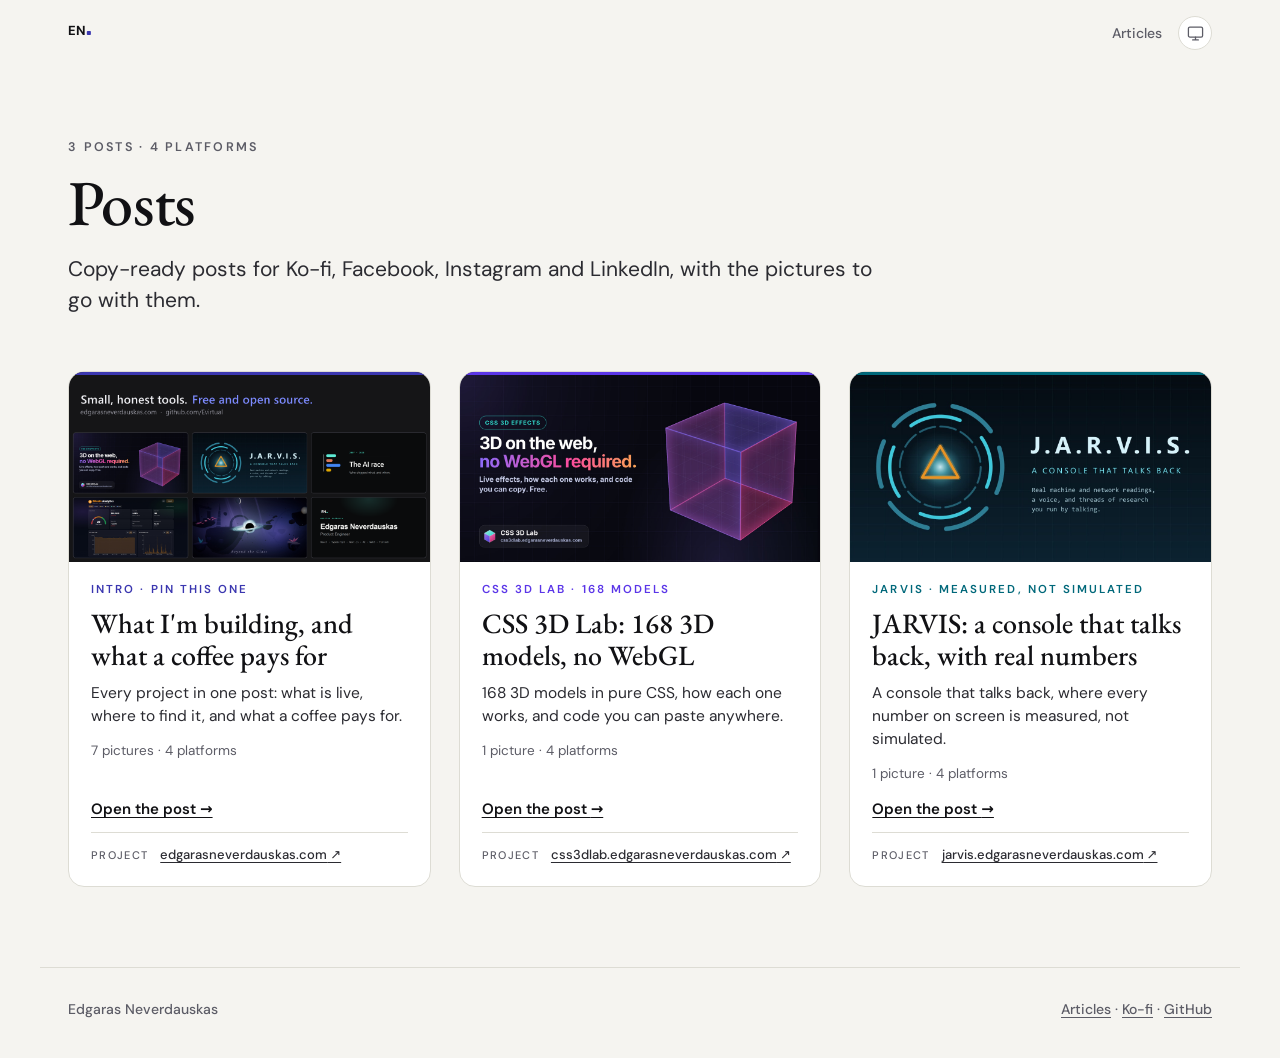
==== commit aa07d3c3: "Post pages laid out and themed like articles, with a share kit Each post page now uses the Articles " ====
--- a/index.html
+++ b/index.html
@@ -1,31 +1,30 @@
 <!doctype html>
-<html lang="en" data-page="posts">
+<html lang="en" data-page="index">
 <head>
 <meta charset="utf-8">
 <meta name="viewport" content="width=device-width, initial-scale=1">
 <title>Posts — Edgaras Neverdauskas</title>
 <meta name="description" content="Copy-ready posts for Ko-fi, Facebook, Instagram and LinkedIn, with the pictures to go with them.">
 <meta name="robots" content="noindex, nofollow">
-<script>try{var t=localStorage.getItem('posts-theme');if(t==='light'||t==='dark')document.documentElement.setAttribute('data-theme',t)}catch(e){}</script>
-<link rel="icon" href="./images/cover-all-projects.png" type="image/png">
-<link rel="stylesheet" href="./assets/site.css">
+<meta name="color-scheme" content="light dark">
+<script>try{var t=localStorage.getItem('articles-theme');if(t==='light'||t==='dark')document.documentElement.setAttribute('data-theme',t)}catch(e){}</script>
+<link rel="icon" href="images/cover-all-projects.png" type="image/png">
+<link rel="stylesheet" href="assets/site.css">
+<script src="assets/site.js" defer></script>
 </head>
 <body>
-<a class="skip" href="#main">Skip to the content</a>
+<a class="skip" href="#main">Skip to the posts</a>
 <header class="site-head">
-  <a class="home" href="./"><svg class="mark" viewBox="0 0 38 24" aria-hidden="true" focusable="false"><text x="0" y="19.3" font-family="DM Sans, ui-sans-serif, system-ui, sans-serif" font-weight="700" font-size="21" fill="currentColor">EN</text><rect x="30.1" y="12.8" width="6.5" height="6.5" rx="1.2" fill="var(--accent)"/></svg><span>Posts</span></a>
-  <nav class="head-nav" aria-label="Elsewhere">
-    <a href="https://articles.edgarasneverdauskas.com/">Articles</a>
-    <button type="button" class="theme-switch" hidden aria-label="Colour theme: following the system. Click for light." title="Colour theme: following the system. Click for light.">
+  <nav aria-label="Site"><a class="home" href="https://edgarasneverdauskas.com" aria-label="Edgaras Neverdauskas — the portfolio"><svg class="mark" viewBox="0 0 38 24" aria-hidden="true" focusable="false"><text x="0" y="19.3" font-family="var(--f-ui), ui-sans-serif, system-ui, sans-serif" font-weight="700" font-size="21" fill="currentColor">EN</text><rect x="30.1" y="12.8" width="6.5" height="6.5" rx="1.2" fill="var(--accent)"/></svg></a></nav>
+  <div class="head-end"><a class="head-link" href="https://articles.edgarasneverdauskas.com/">Articles</a><button type="button" class="theme-switch" data-theme-cycle hidden aria-label="Colour theme: following the system. Click for light." title="Colour theme: following the system. Click for light.">
       <svg class="ti ti-system" viewBox="0 0 24 24" fill="none" stroke="currentColor" stroke-width="1.8" stroke-linecap="round" stroke-linejoin="round" aria-hidden="true"><rect x="2" y="3" width="20" height="14" rx="2"/><path d="M8 21h8M12 17v4"/></svg>
       <svg class="ti ti-light" viewBox="0 0 24 24" fill="none" stroke="currentColor" stroke-width="1.8" stroke-linecap="round" stroke-linejoin="round" aria-hidden="true"><circle cx="12" cy="12" r="4"/><path d="M12 2v2M12 20v2M4.9 4.9l1.4 1.4M17.7 17.7l1.4 1.4M2 12h2M20 12h2M4.9 19.1l1.4-1.4M17.7 6.3l1.4-1.4"/></svg>
       <svg class="ti ti-dark" viewBox="0 0 24 24" fill="none" stroke="currentColor" stroke-width="1.8" stroke-linecap="round" stroke-linejoin="round" aria-hidden="true"><path d="M21 12.8A9 9 0 1 1 11.2 3a7 7 0 0 0 9.8 9.8Z"/></svg>
-    </button>
-  </nav>
+    </button></div>
 </header>
 <main id="main" class="index">
   <header class="index-head">
-    <p class="kicker"><svg class="mark" viewBox="0 0 38 24" aria-hidden="true" focusable="false"><text x="0" y="19.3" font-family="DM Sans, ui-sans-serif, system-ui, sans-serif" font-weight="700" font-size="21" fill="currentColor">EN</text><rect x="30.1" y="12.8" width="6.5" height="6.5" rx="1.2" fill="var(--accent)"/></svg>3 posts · 4 platforms</p>
+    <p class="kicker">3 posts · 4 platforms</p>
     <h1>Posts</h1>
     <p class="dek">Copy-ready posts for Ko-fi, Facebook, Instagram and LinkedIn, with the pictures to go with them.</p>
   </header>
@@ -37,7 +36,8 @@
         <h2><a class="card-link" href="intro/">What I'm building, and what a coffee pays for</a></h2>
         <p class="sub">Every project in one post: what is live, where to find it, and what a coffee pays for.</p>
         <p class="meta">7 pictures · 4 platforms</p>
-        <p class="links"><span>Open the post <span aria-hidden="true">→</span></span></p>
+        <p class="links"><a href="intro/">Open the post <span aria-hidden="true">→</span></a></p>
+        <p class="elsewhere"><span class="also-label">Project</span><a href="https://edgarasneverdauskas.com" rel="noopener">edgarasneverdauskas.com<span aria-hidden="true"> ↗</span></a></p>
       </div>
     </article>
     <article class="card" data-accent="css-3d-lab">
@@ -47,7 +47,8 @@
         <h2><a class="card-link" href="css-3d-lab/">CSS 3D Lab: 168 3D models, no WebGL</a></h2>
         <p class="sub">168 3D models in pure CSS, how each one works, and code you can paste anywhere.</p>
         <p class="meta">1 picture · 4 platforms</p>
-        <p class="links"><span>Open the post <span aria-hidden="true">→</span></span></p>
+        <p class="links"><a href="css-3d-lab/">Open the post <span aria-hidden="true">→</span></a></p>
+        <p class="elsewhere"><span class="also-label">Project</span><a href="https://css3dlab.edgarasneverdauskas.com" rel="noopener">css3dlab.edgarasneverdauskas.com<span aria-hidden="true"> ↗</span></a></p>
       </div>
     </article>
     <article class="card" data-accent="jarvis">
@@ -57,7 +58,8 @@
         <h2><a class="card-link" href="jarvis/">JARVIS: a console that talks back, with real numbers</a></h2>
         <p class="sub">A console that talks back, where every number on screen is measured, not simulated.</p>
         <p class="meta">1 picture · 4 platforms</p>
-        <p class="links"><span>Open the post <span aria-hidden="true">→</span></span></p>
+        <p class="links"><a href="jarvis/">Open the post <span aria-hidden="true">→</span></a></p>
+        <p class="elsewhere"><span class="also-label">Project</span><a href="https://jarvis.edgarasneverdauskas.com" rel="noopener">jarvis.edgarasneverdauskas.com<span aria-hidden="true"> ↗</span></a></p>
       </div>
     </article>
   </div>
@@ -67,6 +69,5 @@
   <span><a href="https://articles.edgarasneverdauskas.com/">Articles</a> · <a href="https://ko-fi.com/edgarasneverdauskas">Ko-fi</a> · <a href="https://github.com/Evirtual">GitHub</a></span>
 </footer>
 <div class="toast" id="toast" role="status" aria-live="polite"></div>
-<script src="./assets/site.js"></script>
 </body>
 </html>
--- a/assets/site.css
+++ b/assets/site.css
@@ -1,52 +1,173 @@
-/* Posts. Tokens, type and the header, theme switch, kicker, chips and toast follow
-   articles.edgarasneverdauskas.com (its "index" page), so the two sites read as one. */
-
+/* Generated by build.mjs from src/site.css. Edit the source, then run: node build.mjs */
 @font-face { font-family: 'DM Sans'; font-style: normal; font-weight: 100 1000; font-display: swap; src: url(fonts/dm-sans-latin.woff2) format('woff2'); }
 @font-face { font-family: 'EB Garamond'; font-style: normal; font-weight: 400 800; font-display: swap; src: url(fonts/eb-garamond-latin.woff2) format('woff2'); }
 @font-face { font-family: 'EB Garamond'; font-style: italic; font-weight: 400 800; font-display: swap; src: url(fonts/eb-garamond-latin-italic.woff2) format('woff2'); }
+:root[data-page="index"] { color-scheme: light; --bg: #f5f4f0; --surface: #ffffff; --surface2: #ecebe5; --text: #2b2b31; --strong: #111114; --muted: #5c5c66; --line: #dddcd4; --link: #3b37b0; --accent: #3b37b0; --accent2: #5c5c66; --btn-bg: #1c1c22; --btn-text: #ffffff; --focus: #3b37b0; --frame: #0c0d11; --acc-jarvis: #00687a; --acc-saw: #85601f; --acc-css: #5b36e8; --acc-ledger: #0a6076; }
+@media (prefers-color-scheme: dark) { :root[data-page="index"]:not([data-theme="light"]) { color-scheme: dark; --bg: #0e0f13; --surface: #16171d; --surface2: #1f2129; --text: #c9cad3; --strong: #f1f1f5; --muted: #9a9ca9; --line: #2a2c35; --link: #aeabff; --accent: #aeabff; --accent2: #9a9ca9; --btn-bg: #ecebf5; --btn-text: #111114; --focus: #aeabff; --frame: #000000; --acc-jarvis: #6ff0ff; --acc-saw: #d6a24a; --acc-css: #a58eff; --acc-ledger: #2ee6d6; } }
+:root[data-page="index"][data-theme="dark"] { color-scheme: dark; --bg: #0e0f13; --surface: #16171d; --surface2: #1f2129; --text: #c9cad3; --strong: #f1f1f5; --muted: #9a9ca9; --line: #2a2c35; --link: #aeabff; --accent: #aeabff; --accent2: #9a9ca9; --btn-bg: #ecebf5; --btn-text: #111114; --focus: #aeabff; --frame: #000000; --acc-jarvis: #6ff0ff; --acc-saw: #d6a24a; --acc-css: #a58eff; --acc-ledger: #2ee6d6; }
+:root[data-page="jarvis"] { color-scheme: light; --bg: #eaf1f4; --surface: #ffffff; --surface2: #e0ebf0; --text: #22343d; --strong: #0b1a21; --muted: #4a6270; --line: #c5d8e0; --link: #00687a; --accent: #00687a; --accent2: #8f4f00; --btn-bg: #00687a; --btn-text: #ffffff; --focus: #00687a; --frame: #04080d; --grid: rgb(0 104 122 / 7%); }
+@media (prefers-color-scheme: dark) { :root[data-page="jarvis"]:not([data-theme="light"]) { color-scheme: dark; --bg: #04080d; --surface: #0a141d; --surface2: #0f1f2b; --text: #a9c3ce; --strong: #e2f6fb; --muted: #7299a8; --line: #17394b; --link: #6ff0ff; --accent: #6ff0ff; --accent2: #ffb648; --btn-bg: #6ff0ff; --btn-text: #04080d; --focus: #6ff0ff; --frame: #04080d; --grid: rgb(111 240 255 / 4.5%); } }
+:root[data-page="jarvis"][data-theme="dark"] { color-scheme: dark; --bg: #04080d; --surface: #0a141d; --surface2: #0f1f2b; --text: #a9c3ce; --strong: #e2f6fb; --muted: #7299a8; --line: #17394b; --link: #6ff0ff; --accent: #6ff0ff; --accent2: #ffb648; --btn-bg: #6ff0ff; --btn-text: #04080d; --focus: #6ff0ff; --frame: #04080d; --grid: rgb(111 240 255 / 4.5%); }
+:root[data-page="self-aware-writing"] { color-scheme: light; --bg: #f7f2e7; --surface: #fffdf7; --surface2: #efe7d4; --text: #2b2924; --strong: #1a1a17; --muted: #67625a; --line: #e0d7c3; --link: #7f5b1c; --accent: #8a6220; --accent2: #7f5b1c; --btn-bg: #c8922e; --btn-text: #1a1a17; --focus: #8a6220; --frame: #0c0c0d; }
+@media (prefers-color-scheme: dark) { :root[data-page="self-aware-writing"]:not([data-theme="light"]) { color-scheme: dark; --bg: #0c0c0d; --surface: #151517; --surface2: #1d1d20; --text: #d9d3c7; --strong: #f3ede1; --muted: #9a958b; --line: #2c2b28; --link: #dcaa52; --accent: #c8922e; --accent2: #d6a24a; --btn-bg: #c8922e; --btn-text: #0c0c0d; --focus: #d6a24a; --frame: #0c0c0d; } }
+:root[data-page="self-aware-writing"][data-theme="dark"] { color-scheme: dark; --bg: #0c0c0d; --surface: #151517; --surface2: #1d1d20; --text: #d9d3c7; --strong: #f3ede1; --muted: #9a958b; --line: #2c2b28; --link: #dcaa52; --accent: #c8922e; --accent2: #d6a24a; --btn-bg: #c8922e; --btn-text: #0c0c0d; --focus: #d6a24a; --frame: #0c0c0d; }
+:root[data-page="css-3d-lab-ledger"] { color-scheme: light; --bg: #f1f6f8; --surface: #ffffff; --surface2: #e4eef1; --text: #23313b; --strong: #0f1c25; --muted: #4d6270; --line: #d4e2e7; --link: #0a6076; --accent: #0a6076; --accent2: #5632e6; --btn-bg: #0a6076; --btn-bg2: #5632e6; --btn-text: #ffffff; --focus: #0a6076; --frame: #0b0d18; --dot: rgb(15 28 37 / 13%); --glow-a: rgb(46 230 214 / 16%); --glow-b: rgb(139 108 255 / 10%); }
+@media (prefers-color-scheme: dark) { :root[data-page="css-3d-lab-ledger"]:not([data-theme="light"]) { color-scheme: dark; --bg: #0b0d18; --surface: #121528; --surface2: #1a1e38; --text: #c9cce6; --strong: #eceefb; --muted: #9296bb; --line: #272b48; --link: #5ee3d6; --accent: #2ee6d6; --accent2: #ab97ff; --btn-bg: #0f7a8f; --btn-bg2: #6a45f5; --btn-text: #ffffff; --focus: #2ee6d6; --frame: #0b0d18; --dot: rgb(255 255 255 / 9%); --glow-a: rgb(46 230 214 / 16%); --glow-b: rgb(139 108 255 / 16%); } }
+:root[data-page="css-3d-lab-ledger"][data-theme="dark"] { color-scheme: dark; --bg: #0b0d18; --surface: #121528; --surface2: #1a1e38; --text: #c9cce6; --strong: #eceefb; --muted: #9296bb; --line: #272b48; --link: #5ee3d6; --accent: #2ee6d6; --accent2: #ab97ff; --btn-bg: #0f7a8f; --btn-bg2: #6a45f5; --btn-text: #ffffff; --focus: #2ee6d6; --frame: #0b0d18; --dot: rgb(255 255 255 / 9%); --glow-a: rgb(46 230 214 / 16%); --glow-b: rgb(139 108 255 / 16%); }
+:root[data-page="css-3d-lab"] { color-scheme: light; --bg: #f3f4fc; --surface: #ffffff; --surface2: #e9ebfa; --text: #2a2e48; --strong: #14172b; --muted: #575c7d; --line: #dcdff2; --link: #5632e6; --accent: #6a45f5; --accent2: #0a7a71; --btn-bg: #6a45f5; --btn-bg2: #c42a76; --btn-text: #ffffff; --focus: #5632e6; --frame: #0b0d18; --dot: rgb(20 23 43 / 13%); --glow-a: rgb(139 108 255 / 14%); --glow-b: rgb(255 77 157 / 9%); }
+@media (prefers-color-scheme: dark) { :root[data-page="css-3d-lab"]:not([data-theme="light"]) { color-scheme: dark; --bg: #0b0d18; --surface: #121528; --surface2: #1a1e38; --text: #c9cce6; --strong: #eceefb; --muted: #9296bb; --line: #272b48; --link: #ab97ff; --accent: #8b6cff; --accent2: #2ee6d6; --btn-bg: #6a45f5; --btn-bg2: #c42a76; --btn-text: #ffffff; --focus: #2ee6d6; --frame: #0b0d18; --dot: rgb(255 255 255 / 9%); --glow-a: rgb(139 108 255 / 20%); --glow-b: rgb(255 77 157 / 13%); } }
+:root[data-page="css-3d-lab"][data-theme="dark"] { color-scheme: dark; --bg: #0b0d18; --surface: #121528; --surface2: #1a1e38; --text: #c9cce6; --strong: #eceefb; --muted: #9296bb; --line: #272b48; --link: #ab97ff; --accent: #8b6cff; --accent2: #2ee6d6; --btn-bg: #6a45f5; --btn-bg2: #c42a76; --btn-text: #ffffff; --focus: #2ee6d6; --frame: #0b0d18; --dot: rgb(255 255 255 / 9%); --glow-a: rgb(139 108 255 / 20%); --glow-b: rgb(255 77 157 / 13%); }
+/* ---------------------------------------------------------------------------------------------
+   Shared components for the index and the three article pages. Colours come from the tokens that
+   build.mjs writes above this file (one set per page, light and dark). Each page sets its own type
+   and shape below; everything else is shared.
+   --------------------------------------------------------------------------------------------- */
 
 :root {
-  color-scheme: light;
-  --bg: #f5f4f0; --surface: #ffffff; --surface2: #ecebe5; --text: #2b2b31; --strong: #111114; --muted: #5c5c66;
-  --line: #dddcd4; --link: #3b37b0; --accent: #3b37b0; --accent2: #5c5c66; --btn-bg: #1c1c22; --btn-text: #ffffff;
-  --focus: #3b37b0; --frame: #0c0d11;
-  --acc-jarvis: #00687a; --acc-css: #5b36e8;
   --gutter: 16px;
   --page: 1200px;
   --f-ui: 'DM Sans', system-ui, 'Segoe UI', sans-serif;
+  --f-body: 'DM Sans', system-ui, 'Segoe UI', sans-serif;
+  --f-display: 'DM Sans', system-ui, 'Segoe UI', sans-serif;
+  --f-kicker: var(--f-ui);
+  --f-mono: ui-monospace, 'Cascadia Code', Consolas, monospace;
+  --body-size: 18.5px;
+  --lh: 1.68;
+  --h1-weight: 700;
+  --h2-weight: 700;
+  --h-track: -0.02em;
+  --strong-weight: 700;
+  --kicker-track: 0.18em;
+  --radius: 14px;
+  --radius-ui: 12px;
+  --radius-btn: 999px;
+  --frame-pad: 0px;
+  --frame-line: rgb(255 255 255 / 8%);
+  --frame-shadow: 0 1px 2px rgb(0 0 0 / 8%), 0 18px 40px -18px rgb(0 0 0 / 35%);
+  --sheet-bg: transparent;
+  --sheet-line: transparent;
+  --sheet-pad: 0px;
+}
+@media (min-width: 700px) { :root { --gutter: 28px; } }
+
+/* --- each page's identity -------------------------------------------------------------------- */
+:root[data-page="index"] {
   --f-display: 'EB Garamond', Georgia, 'Times New Roman', serif;
+  --h1-weight: 500;
+  --h2-weight: 500;
+  --h-track: -0.01em;
+}
+
+/* J.A.R.V.I.S.: the console's HUD. Mono labels, square corners, a faint grid, a panel for the text. */
+:root[data-page="jarvis"] {
+  --f-body: 'IBM Plex Serif', Georgia, 'Times New Roman', serif;
+  --f-display: 'Chakra Petch', 'Segoe UI', system-ui, sans-serif;
+  --f-ui: 'IBM Plex Mono', ui-monospace, Consolas, monospace;
+  --f-mono: 'IBM Plex Mono', ui-monospace, Consolas, monospace;
+  --body-size: 18px;
+  --lh: 1.72;
+  --h1-weight: 700;
+  --h2-weight: 600;
+  --h-track: 0;
+  --strong-weight: 600;
+  --kicker-track: 0.2em;
+  --radius: 3px;
+  --radius-ui: 3px;
+  --radius-btn: 2px;
+  --frame-line: var(--line);
+  --sheet-bg: var(--surface);
+  --sheet-line: var(--line);
+  --sheet-pad: clamp(16px, 5vw, 56px);
+  --bg-image: linear-gradient(var(--grid) 1px, transparent 1px), linear-gradient(90deg, var(--grid) 1px, transparent 1px);
+  --bg-size: 44px 44px;
+}
+:root[data-page="jarvis"] .prose h2::before { content: ""; display: block; width: 32px; height: 2px; margin-bottom: 14px; background: var(--accent); }
+:root[data-page="jarvis"] .prose strong { color: var(--strong); }
+:root[data-page="jarvis"] .story-head h1 { text-transform: none; }
+:root[data-page="jarvis"] .kit-box { border-top: 2px solid var(--accent); }
+:root[data-page="jarvis"] .btn, :root[data-page="jarvis"] .chip, :root[data-page="jarvis"] .kit-title { text-transform: uppercase; letter-spacing: 0.06em; font-size: 11.5px; }
+:root[data-page="jarvis"] .theme-switch button { text-transform: uppercase; letter-spacing: 0.08em; font-size: 11px; }
+:root[data-page="jarvis"] .story { position: relative; }
+:root[data-page="jarvis"] .story::before,
+:root[data-page="jarvis"] .story::after { content: ""; position: absolute; width: 18px; height: 18px; border: 2px solid var(--accent); pointer-events: none; }
+:root[data-page="jarvis"] .story::before { top: -1px; left: -1px; border-right: 0; border-bottom: 0; }
+:root[data-page="jarvis"] .story::after { bottom: -1px; right: -1px; border-left: 0; border-top: 0; }
+
+/* Self-Aware Writing: a book. Garamond at reading size, gold, italics, a drop cap, no panels. */
+:root[data-page="self-aware-writing"] {
+  --f-body: 'EB Garamond', Georgia, 'Times New Roman', serif;
+  --f-display: 'EB Garamond', Georgia, 'Times New Roman', serif;
+  --body-size: 21px;
+  --lh: 1.6;
+  --h1-weight: 500;
+  --h2-weight: 500;
+  --h-track: -0.005em;
+  --strong-weight: 650;
+  --kicker-track: 0.24em;
+  --radius: 10px;
+  --radius-btn: 999px;
+}
+:root[data-page="self-aware-writing"] .dek { font-style: italic; }
+:root[data-page="self-aware-writing"] .prose h2 { font-size: clamp(26px, 3vw, 32px); }
+:root[data-page="self-aware-writing"] .prose h2::after { content: ""; display: block; width: 40px; height: 1px; margin-top: 12px; background: var(--accent); }
+:root[data-page="self-aware-writing"] .prose > p:first-child::first-letter {
+  float: left; font-size: 3.55em; line-height: 0.82; padding: 0.07em 0.08em 0 0; color: var(--accent2); font-weight: 500;
+}
+:root[data-page="self-aware-writing"] .story-head { text-align: left; }
+
+/* CSS 3D Lab: the lab's dotted grid, violet / pink / teal, a light sheet over the grid. */
+:root[data-page="css-3d-lab"] {
   --f-mono: ui-monospace, 'Cascadia Code', Consolas, monospace;
-  --radius: 14px;
-}
-@media (prefers-color-scheme: dark) {
-  :root:not([data-theme="light"]) {
-    color-scheme: dark;
-    --bg: #0e0f13; --surface: #16171d; --surface2: #1f2129; --text: #c9cad3; --strong: #f1f1f5; --muted: #9a9ca9;
-    --line: #2a2c35; --link: #aeabff; --accent: #aeabff; --accent2: #9a9ca9; --btn-bg: #ecebf5; --btn-text: #111114;
-    --focus: #aeabff; --frame: #000000;
-    --acc-jarvis: #6ff0ff; --acc-css: #a58eff;
-  }
-}
-:root[data-theme="dark"] {
-  color-scheme: dark;
-  --bg: #0e0f13; --surface: #16171d; --surface2: #1f2129; --text: #c9cad3; --strong: #f1f1f5; --muted: #9a9ca9;
-  --line: #2a2c35; --link: #aeabff; --accent: #aeabff; --accent2: #9a9ca9; --btn-bg: #ecebf5; --btn-text: #111114;
-  --focus: #aeabff; --frame: #000000;
-  --acc-jarvis: #6ff0ff; --acc-css: #a58eff;
-}
-@media (min-width: 700px) { :root { --gutter: 28px; } }
-
+  --f-kicker: var(--f-mono);
+  --h1-weight: 750;
+  --h-track: -0.03em;
+  --radius: 16px;
+  --sheet-bg: var(--surface);
+  --sheet-line: var(--line);
+  --sheet-pad: clamp(16px, 5vw, 56px);
+  --bg-image: radial-gradient(circle at 0% 0%, var(--glow-a), transparent 42%), radial-gradient(circle at 100% 100%, var(--glow-b), transparent 45%), radial-gradient(var(--dot) 1.3px, transparent 1.7px);
+  --bg-size: 100% 100%, 100% 100%, 28px 28px;
+  --btn-image: linear-gradient(90deg, var(--btn-bg), var(--btn-bg2));
+}
+:root[data-page="css-3d-lab"] .story-head::before { content: ""; display: block; width: 64px; height: 4px; border-radius: 4px; margin-bottom: 18px; background: linear-gradient(90deg, #8b6cff, #ff4d9d 55%, #ffb547); }
+:root[data-page="css-3d-lab"] .story { box-shadow: 0 30px 80px -40px rgb(40 20 120 / 35%); }
+
+/* The ledger article: the same lab furniture, with the ledger's teal in front of the violet. */
+:root[data-page="css-3d-lab-ledger"] {
+  --f-mono: ui-monospace, 'Cascadia Code', Consolas, monospace;
+  --f-kicker: var(--f-mono);
+  --h1-weight: 750;
+  --h-track: -0.03em;
+  --radius: 16px;
+  --sheet-bg: var(--surface);
+  --sheet-line: var(--line);
+  --sheet-pad: clamp(16px, 5vw, 56px);
+  --bg-image: radial-gradient(circle at 0% 0%, var(--glow-a), transparent 42%), radial-gradient(circle at 100% 100%, var(--glow-b), transparent 45%), radial-gradient(var(--dot) 1.3px, transparent 1.7px);
+  --bg-size: 100% 100%, 100% 100%, 28px 28px;
+  --btn-image: linear-gradient(90deg, var(--btn-bg), var(--btn-bg2));
+}
+:root[data-page="css-3d-lab-ledger"] .story-head::before { content: ""; display: block; width: 64px; height: 4px; border-radius: 4px; margin-bottom: 18px; background: linear-gradient(90deg, #2ee6d6, #8b6cff 55%, #ff4d9d); }
+:root[data-page="css-3d-lab-ledger"] .story { box-shadow: 0 30px 80px -40px rgb(10 60 90 / 35%); }
+:root[data-page="css-3d-lab-ledger"] .prose h2::before { content: ""; display: block; width: 28px; height: 2px; margin-bottom: 14px; background: var(--accent); }
+
+/* --- base ------------------------------------------------------------------------------------ */
 *, *::before, *::after { box-sizing: border-box; }
 html { -webkit-text-size-adjust: 100%; text-size-adjust: 100%; }
 body {
-  margin: 0; background: var(--bg); color: var(--text);
-  font: 400 17px / 1.6 var(--f-ui);
-  -webkit-font-smoothing: antialiased; overflow-wrap: break-word;
+  margin: 0;
+  background-color: var(--bg);
+  background-image: var(--bg-image, none);
+  background-size: var(--bg-size, auto);
+  color: var(--text);
+  font: 400 var(--body-size) / var(--lh) var(--f-body);
+  -webkit-font-smoothing: antialiased;
+  overflow-wrap: break-word;
 }
 img { max-width: 100%; height: auto; display: block; }
 a { color: var(--link); text-decoration-thickness: 1px; text-underline-offset: 0.2em; }
 a:hover { text-decoration-thickness: 2px; }
 :focus-visible { outline: 2px solid var(--focus); outline-offset: 3px; border-radius: 2px; }
+[tabindex="-1"]:focus { outline: none; }
 .skip { position: absolute; left: -9999px; top: 8px; z-index: 20; padding: 10px 14px; background: var(--surface); color: var(--strong); font: 600 14px/1 var(--f-ui); border: 1px solid var(--line); border-radius: 8px; }
 .skip:focus { left: var(--gutter); }
 
@@ -56,15 +177,20 @@
   display: flex; align-items: center; justify-content: space-between; gap: 12px;
   font: 500 14px/1.3 var(--f-ui);
 }
-.site-head .home { display: inline-flex; align-items: center; gap: 9px; color: var(--strong); text-decoration: none; font-weight: 600; }
+.site-head .home { color: var(--strong); text-decoration: none; font-weight: 600; }
+/* The mark beside the name, and the one in the heading's eyebrow.
+   An inline <svg> with only a viewBox and no width takes the whole column, which is what these
+   did until they were given a size: four rounded bars the height of the screen. */
+.site-head .home { display: inline-flex; align-items: center; gap: 9px; }
+/* the EN wordmark: wider than it is tall, so it is sized by height and lets width follow */
+.mark { flex: none; width: auto; height: 15px; color: var(--strong); }
+.index-head .kicker { display: inline-flex; align-items: center; gap: 8px; }
+.index-head .kicker .mark { width: 13px; height: 13px; }
 .site-head .home:hover { text-decoration: underline; }
-.head-nav { display: flex; align-items: center; gap: 16px; }
-.head-nav a { color: var(--muted); text-decoration: none; }
-.head-nav a:hover { color: var(--strong); text-decoration: underline; }
-.mark { flex: none; width: auto; height: 15px; color: var(--strong); }
 .site-foot { padding-block: 32px 40px; color: var(--muted); border-top: 1px solid var(--line); flex-wrap: wrap; }
 .site-foot a { color: var(--muted); }
 
+/* One round button showing where you are; the words live in its accessible name and its tooltip. */
 .theme-switch {
   display: inline-grid; place-items: center; width: 34px; height: 34px; padding: 0;
   border: 1px solid var(--line); border-radius: 999px; background: var(--surface);
@@ -73,40 +199,288 @@
 .theme-switch[hidden] { display: none; }
 .theme-switch:hover { color: var(--strong); border-color: var(--muted); }
 .theme-switch .ti { grid-area: 1 / 1; width: 17px; height: 17px; }
+/* only the icon for the mode it is in; before the script runs, data-mode is unset and the
+   system icon stands in, which is what the page is doing at that moment anyway */
 .theme-switch .ti-light, .theme-switch .ti-dark { display: none; }
 .theme-switch[data-mode="light"] .ti-system, .theme-switch[data-mode="dark"] .ti-system { display: none; }
 .theme-switch[data-mode="light"] .ti-light, .theme-switch[data-mode="dark"] .ti-dark { display: block; }
 
-/* --- the index head, as on Articles ----------------------------------------------------------- */
+/* --- article layout: the story, and the kit beside it on wide screens ------------------------- */
+.layout { max-width: var(--page); margin: 0 auto; padding: 4px var(--gutter) 72px; display: grid; gap: 24px; }
+.story { min-width: 0; background: var(--sheet-bg); border: 1px solid var(--sheet-line); border-radius: var(--radius); padding: var(--sheet-pad); }
+.kit { min-width: 0; }
+@media (min-width: 1100px) {
+  .layout { grid-template-columns: minmax(0, 1fr) 340px; gap: 48px; align-items: start; padding-top: 12px; }
+  .story { grid-column: 1; grid-row: 1; }
+  .kit { grid-column: 2; grid-row: 1; position: sticky; top: 16px; }
+  .kit-box { max-height: calc(100vh - 32px); overflow: auto; overscroll-behavior: contain; }
+}
+
+.story-head { max-width: 68ch; margin: clamp(8px, 3vw, 28px) 0 30px; }
+.kicker { margin: 0 0 14px; font: 600 12.5px/1.35 var(--f-kicker); letter-spacing: var(--kicker-track); text-transform: uppercase; color: var(--accent2); }
+.story-head h1 {
+  margin: 0; color: var(--strong); text-wrap: balance;
+  font: var(--h1-weight) clamp(32px, 5.2vw, 54px) / 1.06 var(--f-display); letter-spacing: var(--h-track);
+}
+.dek { margin: 18px 0 0; font-size: clamp(19px, 2.1vw, 23px); line-height: 1.45; color: var(--text); text-wrap: pretty; }
+.byline { margin: 22px 0 0; display: flex; flex-wrap: wrap; gap: 4px 0; font: 400 14px/1.6 var(--f-ui); color: var(--muted); }
+.byline > *:not(:last-child)::after { content: "·"; margin: 0 10px; color: var(--muted); }
+.byline > span:first-child { color: var(--strong); font-weight: 600; }
+
+/* --- the story's other homes: Medium, LinkedIn, the project ------------------------------ */
+.also { margin: 14px 0 0; display: flex; flex-wrap: wrap; gap: 8px 22px; font: 400 14px/1.5 var(--f-ui); }
+.also p { margin: 0; display: flex; flex-wrap: wrap; align-items: baseline; gap: 4px 14px; }
+.also-label { color: var(--muted); font-size: 12px; letter-spacing: 0.12em; text-transform: uppercase; }
+.also a { font-weight: 600; }
+.story-foot { max-width: 68ch; margin-top: 44px; padding-top: 24px; border-top: 1px solid var(--line); font: 400 15px/1.55 var(--f-ui); }
+.also-end { margin: 0; display: flex; flex-wrap: wrap; gap: 6px 0; color: var(--text); }
+.also-end > span:not(:last-child)::after { content: "·"; margin: 0 12px; color: var(--muted); }
+.also-end a { font-weight: 600; }
+.more { margin-top: 26px; }
+.more h2 { margin: 0 0 10px; font: 600 12px/1.2 var(--f-ui); letter-spacing: 0.14em; text-transform: uppercase; color: var(--muted); }
+/* "More build stories": a row of cards that scrolls sideways, the next one peeking in at the edge */
+.more-head { display: flex; align-items: center; justify-content: space-between; gap: 12px; margin-bottom: 12px; }
+.more-head h2 { margin: 0; }
+.more-btns { display: flex; gap: 6px; }
+.more-btns .chip { min-width: 36px; justify-content: center; }
+.more-btns .chip:disabled { opacity: 0.35; cursor: default; }
+.more-row {
+  list-style: none; margin: 0; padding: 2px 2px 14px; display: flex; gap: 14px;
+  overflow-x: auto; scroll-snap-type: x mandatory; scroll-padding: 2px; overscroll-behavior-x: contain;
+  scrollbar-width: thin; scrollbar-color: var(--line) transparent;
+}
+.more-row > li { flex: 0 0 min(76%, 250px); scroll-snap-align: start; }
+.mini {
+  display: flex; flex-direction: column; height: 100%; text-decoration: none; color: var(--strong);
+  background: var(--surface); border: 1px solid var(--line); border-radius: var(--radius-ui); overflow: hidden;
+  transition: border-color 0.2s ease, transform 0.2s ease;
+}
+.mini:hover { border-color: var(--accent); transform: translateY(-2px); }
+.mini:focus-visible { outline: 2px solid var(--focus); outline-offset: 2px; }
+.mini img { display: block; width: 100%; height: auto; aspect-ratio: 2 / 1; object-fit: cover; background: var(--frame); border-bottom: 1px solid var(--line); }
+.mini-k { margin: 12px 14px 0; font: 600 11px/1.3 var(--f-kicker); letter-spacing: 0.08em; text-transform: uppercase; color: var(--muted); }
+.mini-t { margin: 6px 14px 14px; font: var(--h2-weight) 16.5px/1.3 var(--f-display); letter-spacing: var(--h-track); text-wrap: balance; }
+@media (prefers-reduced-motion: reduce) { .mini, .mini:hover { transition: none; transform: none; } }
+:root[data-page="jarvis"] .also-label, :root[data-page="jarvis"] .more h2 { letter-spacing: 0.16em; }
+
+/* --- figures: the images are dark by design, so they sit in a dark frame in both modes -------- */
+.fig { margin: 36px 0; }
+.fig-cover { margin: 0 0 40px; }
+.frame {
+  background: var(--frame); border: 1px solid var(--frame-line); border-radius: var(--radius);
+  padding: var(--frame-pad); box-shadow: var(--frame-shadow); overflow: hidden;
+}
+.frame img { width: 100%; }
+figcaption { margin-top: 12px; font: 400 14.5px/1.55 var(--f-ui); color: var(--muted); }
+.cap { margin: 0; max-width: 68ch; }
+.fig-tools { display: flex; flex-wrap: wrap; gap: 6px; margin-top: 10px; }
+.chip {
+  display: inline-flex; align-items: center; justify-content: center; min-height: 32px; padding: 6px 11px;
+  font: 500 12.5px/1.1 var(--f-ui); color: var(--strong); text-decoration: none; cursor: pointer;
+  background: var(--surface); border: 1px solid var(--line); border-radius: var(--radius-btn);
+}
+.chip:hover { border-color: var(--accent); text-decoration: none; }
+.chip.is-done, .btn.is-done { border-color: var(--accent); }
+details.alt > summary { cursor: pointer; margin-top: 10px; font: 500 13px/1.4 var(--f-ui); color: var(--muted); width: fit-content; }
+details.alt > summary span { font-weight: 400; }
+details.alt > summary:hover { color: var(--strong); }
+details.alt p { margin: 8px 0 0; padding: 10px 12px; border-radius: 8px; background: var(--surface2); color: var(--text); font: 400 14px/1.55 var(--f-ui); max-width: 68ch; }
+details.alt p.lbl { padding: 0; background: none; margin: 10px 0 -4px; font-size: 12px; color: var(--muted); letter-spacing: 0.04em; }
+
+/* --- the article text ------------------------------------------------------------------------ */
+.prose { max-width: 68ch; }
+.prose > * + * { margin-top: 0; }
+.prose p { margin: 0 0 1.05em; }
+.prose h2 {
+  margin: 2.1em 0 0.6em; color: var(--strong); text-wrap: balance;
+  font: var(--h2-weight) clamp(24px, 2.8vw, 30px) / 1.2 var(--f-display); letter-spacing: var(--h-track);
+}
+.prose strong { color: var(--strong); font-weight: var(--strong-weight); }
+
+/* A part (h2) opens with a rule above it, so the reader can see a long story is in segments
+   without a table of contents; a section (h3) inside it is quieter and closer to its text. */
+.prose h2 { padding-top: 1.1em; border-top: 1px solid var(--line); }
+.prose h2:first-of-type { padding-top: 0; border-top: 0; }
+/* an act: more room before it, a heavier rule, and its number as a small label above the title */
+/* no rule of its own: the theme's accent dash and the label already open the part */
+.prose h2.act { margin-top: 3em; padding-top: 0; border-top: 0; }
+.prose h2.act .act__n { display: block; margin-bottom: 0.55em; font: 600 13px/1 var(--f-mono); letter-spacing: 0.2em; text-transform: uppercase; color: var(--accent); }
+.prose h2.act .act__t { display: block; }
+.prose h3 {
+  margin: 1.8em 0 0.5em; color: var(--strong); text-wrap: balance;
+  font: 600 clamp(19px, 2vw, 22px) / 1.3 var(--f-display); letter-spacing: var(--h-track);
+}
+
+.prose ul { margin: 0 0 1.25em; padding-left: 1.2em; }
+.prose li { margin: 0 0 0.55em; padding-left: 0.2em; }
+.prose li::marker { color: var(--accent); }
+.prose code { font: 0.84em var(--f-mono); background: var(--surface2); padding: 0.1em 0.35em; border-radius: 4px; }
+/* a code block: the inline code's face and ground, one block, its lines kept; long lines scroll */
+.prose pre { margin: 1.4em 0; padding: 0.9em 1.1em; background: var(--surface2); border-radius: 8px; overflow-x: auto; }
+.prose pre code { background: none; padding: 0; font-size: 0.84em; line-height: 1.6; white-space: pre; }
+/* --- a picture, opened ----------------------------------------------------------------------
+   The column is about 68 characters wide, which is right for reading and too narrow for a chart or
+   a diagram: on a phone or a laptop alike, the labels end up smaller than the text around them.
+   A picture therefore opens over the page, fitted to the window, and a second click shows it at its
+   own size in a box that scrolls. Nothing is hidden behind a hover, so it works by touch. */
+.fig .frame img, .img-row > img { cursor: zoom-in; }
+.fig .frame img:focus-visible, .kit-img img:focus-visible { outline: 2px solid var(--focus); outline-offset: 3px; }
+html.has-box { overflow: hidden; }
+.shot {
+  position: fixed; inset: 0; z-index: 90; display: grid; grid-template-rows: 1fr auto;
+  background: color-mix(in srgb, #06070c 88%, transparent); padding: 24px 24px 0;
+  animation: shotin 0.16s ease-out;
+}
+@keyframes shotin { from { opacity: 0; } to { opacity: 1; } }
+.shot__pane { overflow: auto; display: grid; place-items: center; }
+.shot__pane img {
+  max-width: 100%; max-height: calc(100vh - 92px); width: auto; height: auto;
+  border-radius: 10px; box-shadow: 0 24px 70px rgb(0 0 0 / 55%); cursor: zoom-in;
+}
+.shot.is-full .shot__pane { place-items: start; }
+.shot.is-full .shot__pane img { max-width: none; max-height: none; width: auto; cursor: zoom-out; }
+.shot__x {
+  position: absolute; top: 14px; right: 16px; z-index: 1; width: 38px; height: 38px; display: grid;
+  place-items: center; border: 1px solid rgb(255 255 255 / 22%); border-radius: 50%;
+  background: rgb(255 255 255 / 10%); color: #fff; font-size: 15px; cursor: pointer;
+}
+.shot__x:hover { background: rgb(255 255 255 / 18%); }
+.shot__x:focus-visible { outline: 2px solid #fff; outline-offset: 2px; }
+.shot__hint { margin: 0; padding: 12px 0 16px; text-align: center; color: rgb(255 255 255 / 66%); font: 400 13px/1.4 var(--f-ui); }
+@media (max-width: 600px) { .shot { padding: 16px 10px 0; } .shot__pane img { max-height: calc(100vh - 80px); } }
+@media (prefers-reduced-motion: reduce) { .shot { animation: none; } }
+
+/* Figures pulled out of the prose, so a reader skimming has something to land on. */
+.prose ul.figs {
+  display: grid; grid-template-columns: repeat(auto-fit, minmax(130px, 1fr)); gap: 14px;
+  margin: 1.8em 0; padding: 0; list-style: none;
+}
+.prose ul.figs li {
+  margin: 0; padding: 12px 14px; background: var(--surface); border: 1px solid var(--line);
+  border-radius: var(--radius-ui); display: grid; gap: 2px;
+}
+.prose ul.figs b {
+  color: var(--strong); font: var(--h2-weight) clamp(22px, 2.3vw, 27px) / 1.1 var(--f-display);
+  letter-spacing: var(--h-track);
+}
+.prose ul.figs span { color: var(--muted); font: 400 13px/1.35 var(--f-ui); }
+
+/* A run of times: the clock on the left, what happened on the right. */
+.prose ul.tl { margin: 1.6em 0; padding: 0; list-style: none; border-left: 2px solid var(--line); }
+.prose ul.tl li {
+  display: grid; grid-template-columns: 5.6em 1fr; gap: 0 14px; align-items: baseline;
+  margin: 0; padding: 0.42em 0 0.42em 1.05em;
+}
+.prose ul.tl li + li { border-top: 1px solid var(--line); }
+.prose ul.tl time { color: var(--accent); font: 600 0.82em/1.5 var(--f-mono); letter-spacing: 0.01em; }
+.prose ul.tl span { color: var(--text); }
+.prose ul.tl .tl-day {
+  display: block; padding-bottom: 0.3em; color: var(--muted);
+  font: 700 0.74em/1.4 var(--f-ui); letter-spacing: 0.08em; text-transform: uppercase;
+}
+@media (max-width: 520px) {
+  .prose ul.tl li { grid-template-columns: 1fr; gap: 2px; }
+}
+
+/* A message quoted from the project's own history: set apart, with who said it and when. */
+.prose blockquote.say {
+  margin: 1.7em 0; padding: 0.1em 0 0.1em 1.15em; border-left: 3px solid var(--accent);
+  color: var(--strong); font: 400 1.08em/1.55 var(--f-display);
+}
+.prose blockquote.say p { margin: 0; }
+.prose blockquote.say .who {
+  margin-top: 0.5em; color: var(--muted); font: 400 0.72em/1.4 var(--f-ui); letter-spacing: 0.02em;
+}
+.prose .close { margin-top: 2em; color: var(--muted); font-size: 0.92em; }
+.prose .fig { margin: 2em 0; }
+
+/* --- the publishing kit ---------------------------------------------------------------------- */
+.kit-box { background: var(--surface); border: 1px solid var(--line); border-radius: var(--radius-ui); font: 400 14px/1.5 var(--f-ui); }
+.kit-box > summary {
+  list-style: none; cursor: pointer; display: flex; align-items: center; gap: 10px; padding: 14px 16px;
+}
+.kit-box > summary::-webkit-details-marker { display: none; }
+.kit-box > summary::after {
+  content: ""; margin-left: auto; flex: none; width: 8px; height: 8px;
+  border-right: 2px solid var(--muted); border-bottom: 2px solid var(--muted); transform: rotate(45deg) translateY(-3px);
+}
+.kit-box[open] > summary::after { transform: rotate(-135deg) translateY(-2px); }
+.kit-sum { display: grid; gap: 1px; }
+.kit-title { font-weight: 700; color: var(--strong); font-size: 15px; }
+.kit-hint { color: var(--muted); font-size: 13px; }
+.vh { position: absolute; width: 1px; height: 1px; overflow: hidden; clip-path: inset(50%); white-space: nowrap; }
+.kit-body { padding: 2px 16px 18px; display: grid; gap: 26px; }
+.kit h2 { margin: 0 0 10px; font: 600 11.5px/1.2 var(--f-ui); letter-spacing: 0.14em; text-transform: uppercase; color: var(--muted); }
+.btn-grid { display: grid; grid-template-columns: 1fr 1fr; gap: 8px; }
+.btn {
+  min-height: 40px; padding: 9px 12px; cursor: pointer; text-align: center;
+  font: 600 13px/1.2 var(--f-ui); color: var(--strong);
+  background: var(--surface2); border: 1px solid var(--line); border-radius: var(--radius-btn);
+}
+.btn:hover { border-color: var(--accent); }
+.btn.wide { grid-column: 1 / -1; }
+.btn.primary { grid-column: 1 / -1; background-color: var(--btn-bg); background-image: var(--btn-image, none); color: var(--btn-text); border-color: transparent; font-size: 14px; }
+.btn.primary:hover { filter: brightness(1.08); }
+.kit-note { margin: 10px 0 0; font-size: 12.5px; color: var(--muted); }
+.kit textarea {
+  display: block; width: 100%; margin-top: 8px; resize: vertical; min-height: 140px; padding: 10px 12px;
+  font: 400 12.5px/1.5 var(--f-mono); color: var(--text); background: var(--surface2); border: 1px solid var(--line); border-radius: 8px;
+}
+.img-list { list-style: none; margin: 0; padding: 0; display: grid; gap: 16px; }
+.img-row { display: grid; grid-template-columns: 88px minmax(0, 1fr); gap: 8px 12px; align-items: center; }
+.img-row > img { width: 88px; aspect-ratio: 16 / 10; object-fit: cover; object-position: left top; border-radius: 6px; background: var(--frame); border: 1px solid var(--line); }
+.img-name { margin: 0; font-weight: 600; color: var(--strong); font-size: 13.5px; line-height: 1.35; }
+.img-name span { display: block; font-weight: 400; color: var(--muted); font-size: 12px; overflow-wrap: anywhere; }
+.img-more { grid-column: 1 / -1; }
+.img-row .fig-tools { margin-top: 0; gap: 5px; }
+.img-row details.alt > summary { margin-top: 6px; }
+.img-row .chip { min-height: 30px; padding: 5px 10px; font-size: 12px; }
+.img-row details.alt p { font-size: 13px; }
+.share { border: 1px solid var(--line); border-radius: calc(var(--radius-ui) - 2px); padding: 12px; background: var(--bg); }
+.share + .share { margin-top: 10px; }
+.share-head { display: flex; align-items: center; justify-content: space-between; gap: 10px; }
+.share h3 { margin: 0; font: 600 13.5px/1.3 var(--f-ui); color: var(--strong); }
+.share-meta { margin: 2px 0 0; font-size: 12px; color: var(--muted); }
+.share pre {
+  margin: 10px 0 0; max-height: 13em; overflow: auto; white-space: pre-wrap; overflow-wrap: anywhere;
+  font: 400 13px/1.55 var(--f-ui); color: var(--text); background: var(--surface2); padding: 10px 12px; border-radius: 6px;
+}
+
+/* --- copy feedback --------------------------------------------------------------------------- */
+.toast {
+  position: fixed; left: 50%; bottom: 20px; z-index: 30; transform: translate(-50%, 8px);
+  width: max-content; max-width: calc(100vw - 32px); padding: 12px 16px; border-radius: 10px;
+  font: 500 14px/1.45 var(--f-ui); color: var(--bg); background: var(--strong);
+  box-shadow: 0 12px 30px rgb(0 0 0 / 30%); opacity: 0; pointer-events: none;
+  transition: opacity 0.18s ease, transform 0.18s ease;
+}
+.toast.show { opacity: 1; transform: translate(-50%, 0); }
+.toast.bad { outline: 3px solid var(--accent2); }
+
+/* --- index ----------------------------------------------------------------------------------- */
 .index { max-width: var(--page); margin: 0 auto; padding: 8px var(--gutter) 80px; }
 .index-head { max-width: 62ch; margin: clamp(16px, 5vw, 56px) 0 clamp(28px, 5vw, 56px); }
-.index-head h1 { margin: 0; color: var(--strong); font: 500 clamp(36px, 6vw, 64px) / 1.04 var(--f-display); letter-spacing: -0.01em; }
-.index-head .kicker { display: inline-flex; align-items: center; gap: 8px; color: var(--accent2); }
-.index-head .kicker .mark { height: 13px; }
-.kicker { margin: 0 0 14px; font: 600 12.5px/1.35 var(--f-ui); letter-spacing: 0.18em; text-transform: uppercase; color: var(--accent2); }
-.dek { margin: 18px 0 0; font-size: clamp(18px, 2vw, 21px); line-height: 1.45; color: var(--text); text-wrap: pretty; }
-.also-label { color: var(--muted); font-size: 12px; letter-spacing: 0.12em; text-transform: uppercase; }
-
-/* Each post's colour, on its card and on its page. */
-[data-accent] { --post-accent: var(--accent); }
-[data-accent="css-3d-lab"] { --post-accent: var(--acc-css); }
-[data-accent="jarvis"] { --post-accent: var(--acc-jarvis); }
-
-/* --- the home page: cards, as on Articles ---------------------------------------------------- */
+.index-head h1 { margin: 0; color: var(--strong); font: 500 clamp(36px, 6vw, 64px) / 1.04 var(--f-display); letter-spacing: -0.01em; text-wrap: balance; }
+.index-head .dek { font-size: clamp(18px, 2vw, 21px); }
 .cards { display: grid; gap: 28px; }
 @media (min-width: 760px) { .cards { grid-template-columns: repeat(2, minmax(0, 1fr)); } }
 @media (min-width: 1100px) { .cards { grid-template-columns: repeat(3, minmax(0, 1fr)); } }
 .card {
+  --card-accent: var(--accent);
   position: relative; display: flex; flex-direction: column; background: var(--surface);
   border: 1px solid var(--line); border-radius: 16px; overflow: hidden;
   transition: transform 0.2s ease, box-shadow 0.2s ease, border-color 0.2s ease;
 }
-.card::before { content: ""; position: absolute; inset: 0 0 auto; height: 3px; background: var(--post-accent); z-index: 1; }
-.card:hover { transform: translateY(-3px); box-shadow: 0 24px 48px -28px rgb(0 0 0 / 45%); border-color: var(--post-accent); }
+.card[data-accent="jarvis"] { --card-accent: var(--acc-jarvis); }
+.card[data-accent="self-aware-writing"] { --card-accent: var(--acc-saw); }
+.card[data-accent="css-3d-lab"] { --card-accent: var(--acc-css); }
+.card[data-accent="css-3d-lab-reddit"] { --card-accent: var(--acc-css); }
+.card[data-accent="css-3d-lab-ledger"] { --card-accent: var(--acc-ledger); }
+.card::before { content: ""; position: absolute; inset: 0 0 auto; height: 3px; background: var(--card-accent); z-index: 1; }
+.card:hover { transform: translateY(-3px); box-shadow: 0 24px 48px -28px rgb(0 0 0 / 45%); border-color: var(--card-accent); }
 .card .frame { border-radius: 0; border: 0; box-shadow: none; }
-.card .frame img { width: 100%; aspect-ratio: 1200 / 630; object-fit: cover; }
 .card-body { padding: 20px 22px 22px; display: flex; flex-direction: column; flex: 1; }
-.card .kicker { color: var(--post-accent); font-size: 11.5px; margin-bottom: 10px; }
+.card .kicker { color: var(--card-accent); font-size: 11.5px; margin-bottom: 10px; }
 .card h2 { margin: 0; font: 500 clamp(24px, 2.4vw, 28px) / 1.15 var(--f-display); color: var(--strong); text-wrap: balance; }
 .card-link { color: inherit; text-decoration: none; }
 .card-link::after { content: ""; position: absolute; inset: 0; }
@@ -115,66 +489,31 @@
 .card:has(.card-link:focus-visible) { outline: 2px solid var(--focus); outline-offset: 3px; }
 .card .sub { margin: 10px 0 0; font-size: 15.5px; line-height: 1.5; color: var(--text); }
 .card .meta { margin: 14px 0 0; font: 400 13.5px/1.4 var(--f-ui); color: var(--muted); }
-.card .links { margin: auto 0 0; padding-top: 16px; font: 600 15px/1.3 var(--f-ui); color: var(--strong); text-decoration: underline; text-underline-offset: 0.2em; }
-
-/* --- a post's page, laid out like an article -------------------------------------------------- */
-.layout { max-width: var(--page); margin: 0 auto; padding: 4px var(--gutter) 72px; }
-.story { min-width: 0; }
-.story-head { max-width: 68ch; margin: clamp(8px, 3vw, 28px) 0 36px; }
-.story-head::before { content: ""; display: block; width: 64px; height: 4px; border-radius: 4px; margin-bottom: 18px; background: var(--post-accent); }
-.story-head .kicker { color: var(--post-accent); }
-.story-head h1 { margin: 0; color: var(--strong); text-wrap: balance; font: 500 clamp(32px, 5.2vw, 54px) / 1.06 var(--f-display); letter-spacing: -0.01em; }
-.byline { margin: 22px 0 0; display: flex; flex-wrap: wrap; gap: 4px 0; font: 400 14px/1.6 var(--f-ui); color: var(--muted); }
-.byline > *:not(:last-child)::after { content: "·"; margin: 0 10px; color: var(--muted); }
-.jump { display: flex; flex-wrap: wrap; gap: 6px; margin-top: 18px; }
-.section-h { margin: 0 0 16px; font: 600 12px/1.2 var(--f-ui); letter-spacing: 0.14em; text-transform: uppercase; color: var(--muted); }
-section + section { margin-top: 44px; }
-.story-foot { margin-top: 56px; padding-top: 24px; border-top: 1px solid var(--line); font: 400 15px/1.55 var(--f-ui); }
-.also-end { margin: 0; display: flex; flex-wrap: wrap; gap: 6px 0; color: var(--text); }
-.also-end > span:not(:last-child)::after { content: "·"; margin: 0 12px; color: var(--muted); }
-.also-end a { font-weight: 600; }
-.version { scroll-margin-top: 16px; }
-
-.pics { display: grid; gap: 16px; grid-template-columns: repeat(auto-fill, minmax(220px, 1fr)); }
-.pic { margin: 0; min-width: 0; }
-.pic-lead { grid-column: 1 / -1; max-width: 760px; }
-.frame { border-radius: 10px; overflow: hidden; background: var(--frame); border: 1px solid var(--line); box-shadow: 0 1px 2px rgb(0 0 0 / 8%), 0 18px 40px -18px rgb(0 0 0 / 35%); }
-.pic figcaption { display: flex; flex-wrap: wrap; align-items: center; justify-content: space-between; gap: 8px; margin-top: 8px; font: 500 13px/1.4 var(--f-ui); color: var(--muted); }
-.chips { display: inline-flex; flex-wrap: wrap; gap: 6px; align-items: center; }
-
-.versions { display: grid; gap: 16px; }
-@media (min-width: 900px) { .versions { grid-template-columns: repeat(2, minmax(0, 1fr)); } }
-.version { min-width: 0; display: flex; flex-direction: column; gap: 10px; padding: 18px; background: var(--surface); border: 1px solid var(--line); border-radius: var(--radius); }
-.version-head { display: flex; align-items: baseline; justify-content: space-between; gap: 12px; }
-.version h3 { margin: 0; font: 600 15px/1.3 var(--f-ui); color: var(--strong); }
-.count { font: 500 12.5px/1.3 var(--f-mono); color: var(--muted); white-space: nowrap; }
-.v-title { margin: 0; font: 600 15px/1.4 var(--f-ui); color: var(--strong); }
-.version pre {
-  margin: 0; flex: 1; max-height: 22em; overflow: auto; white-space: pre-wrap; overflow-wrap: anywhere;
-  font: 400 14px/1.55 var(--f-ui); color: var(--text); background: var(--surface2); padding: 12px 14px; border-radius: 8px;
-}
-.note { margin: 0; font: 400 12.5px/1.4 var(--f-ui); color: var(--muted); }
-
-/* --- buttons, as on Articles ------------------------------------------------------------------ */
-.chip {
-  display: inline-flex; align-items: center; min-height: 32px; padding: 6px 12px; border-radius: 999px;
-  border: 1px solid var(--line); background: var(--surface); color: var(--strong);
-  font: 500 13px/1 var(--f-ui); text-decoration: none; cursor: pointer;
-}
-.chip:hover { border-color: var(--muted); }
-.btn {
-  display: inline-flex; align-items: center; min-height: 36px; padding: 8px 16px; border-radius: 999px;
-  border: 0; background: var(--btn-bg); color: var(--btn-text); font: 600 14px/1 var(--f-ui); cursor: pointer;
-}
-.chip.is-done, .btn.is-done { outline: 2px solid var(--focus); outline-offset: 2px; }
-
-.toast {
-  position: fixed; left: 50%; bottom: 20px; z-index: 30; transform: translate(-50%, 8px);
-  width: max-content; max-width: calc(100vw - 32px); padding: 12px 16px; border-radius: 10px;
-  font: 500 14px/1.45 var(--f-ui); color: var(--bg); background: var(--strong);
-  box-shadow: 0 12px 30px rgb(0 0 0 / 30%); opacity: 0; pointer-events: none;
-  transition: opacity 0.18s ease, transform 0.18s ease;
-}
-.toast.show { opacity: 1; transform: translate(-50%, 0); }
-.toast.bad { outline: 3px solid var(--accent2); }
-@media (prefers-reduced-motion: reduce) { .toast, .card { transition: none; } .card:hover { transform: none; } }
+.card .links { margin: auto 0 0; padding-top: 16px; font: 600 15px/1.3 var(--f-ui); }
+.card .elsewhere { margin: 12px 0 0; padding-top: 12px; border-top: 1px solid var(--line); display: flex; flex-wrap: wrap; align-items: baseline; gap: 4px 12px; font: 500 13px/1.5 var(--f-ui); }
+.card .elsewhere .also-label { font-size: 11px; }
+.card .elsewhere .grp { display: inline-flex; flex-wrap: wrap; align-items: baseline; gap: 4px 10px; }
+.card .elsewhere a { position: relative; z-index: 2; color: var(--text); }
+.card .links a { position: relative; z-index: 2; color: var(--strong); }
+
+/* --- motion ---------------------------------------------------------------------------------- */
+@media (prefers-reduced-motion: reduce) {
+  *, *::before, *::after { transition: none !important; animation: none !important; scroll-behavior: auto !important; }
+  .card:hover { transform: none; }
+}
+
+/* A code block: its language and a Copy button over the code (build.mjs, codeBlock). The colours
+   are tokens the build checks for contrast on surface2, the block's background. */
+.prose .code { margin: 1.4em 0; background: var(--surface2); border-radius: 8px; overflow: hidden; }
+.prose .code pre { margin: 0; border-radius: 0; }
+.code__bar { display: flex; align-items: center; justify-content: space-between; gap: 8px; padding: 6px 8px 6px 14px; border-bottom: 1px solid var(--line); }
+.code__lang { font: 600 11.5px/1 var(--f-ui); letter-spacing: 0.08em; color: var(--muted); }
+.code__copy { min-height: 28px; padding: 4px 11px; }
+.tk-c { color: var(--muted); font-style: italic; }
+.tk-s { color: var(--strong); }
+.tk-p { color: var(--link); }
+
+/* The header's right side: Posts, the sister site, then the theme switch. */
+.head-end { display: flex; align-items: center; gap: 16px; }
+.head-link { color: var(--muted); text-decoration: none; }
+.head-link:hover { color: var(--strong); text-decoration: underline; }
